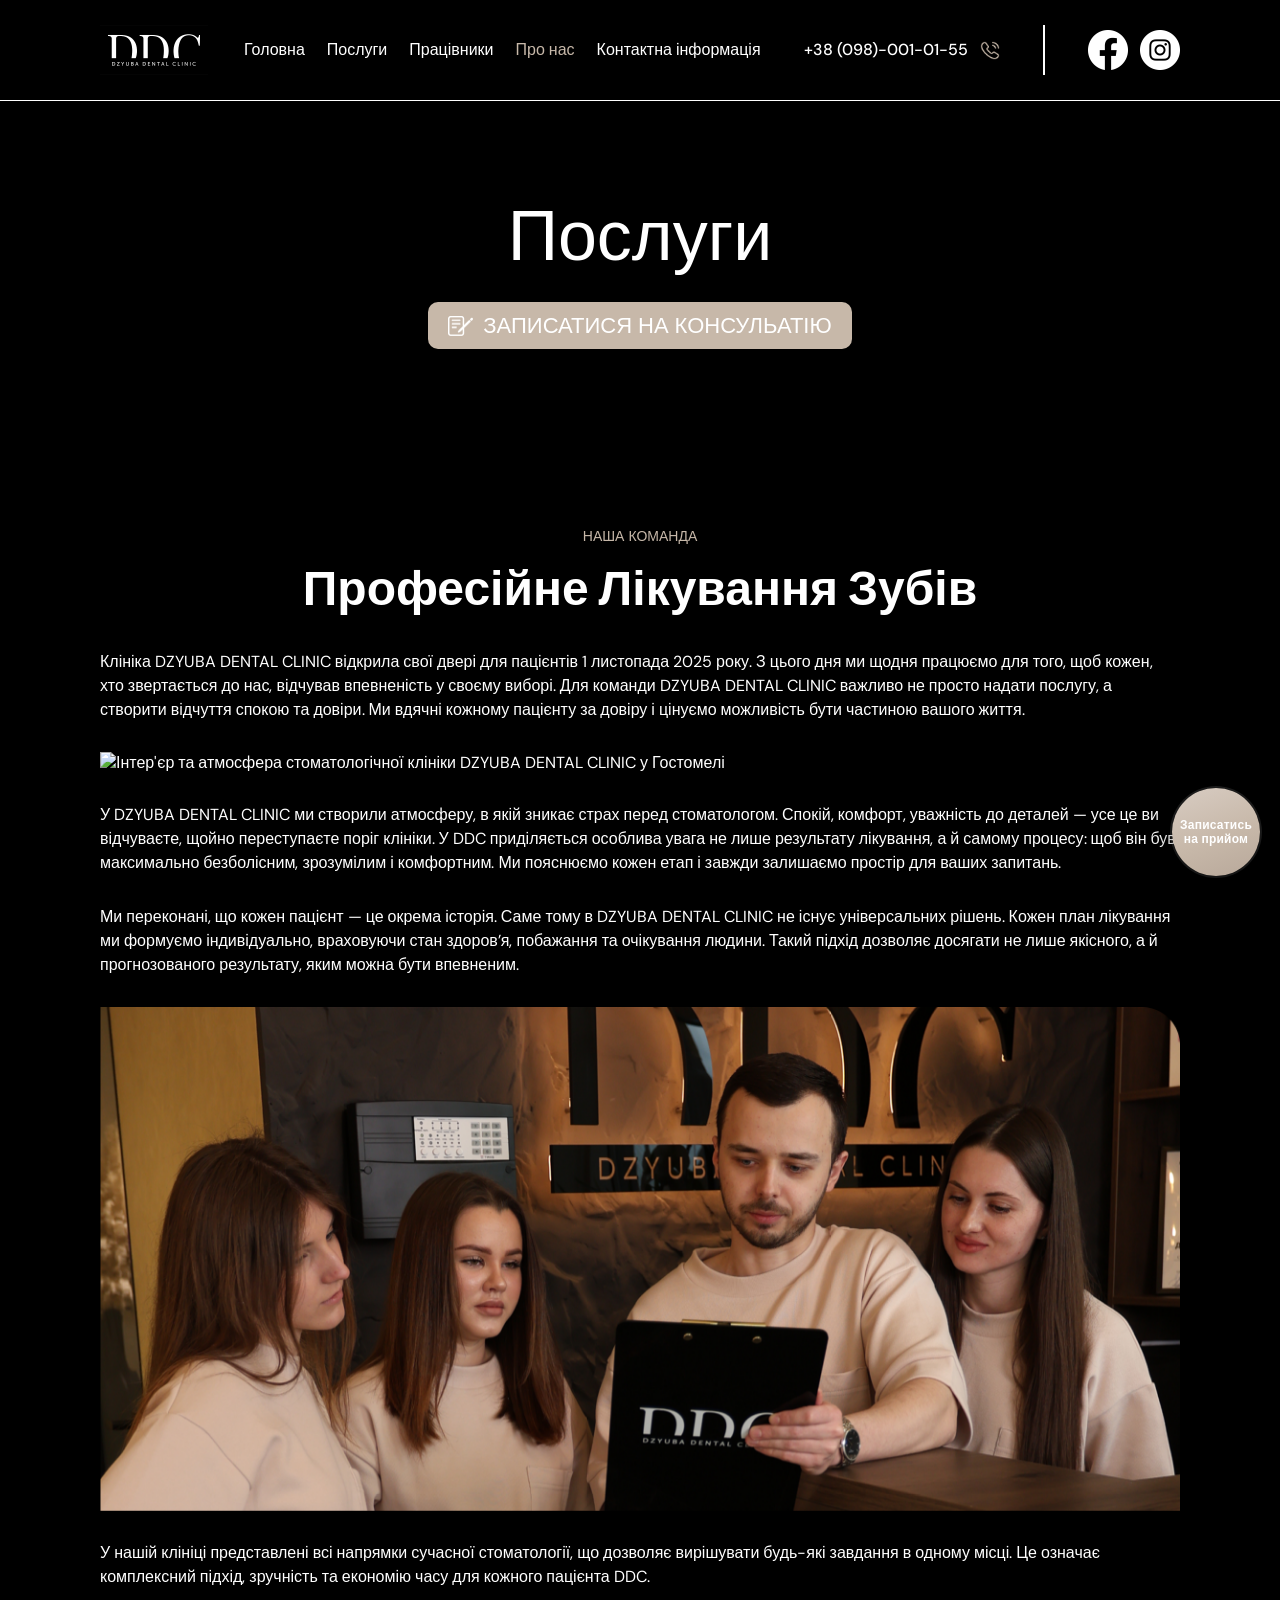
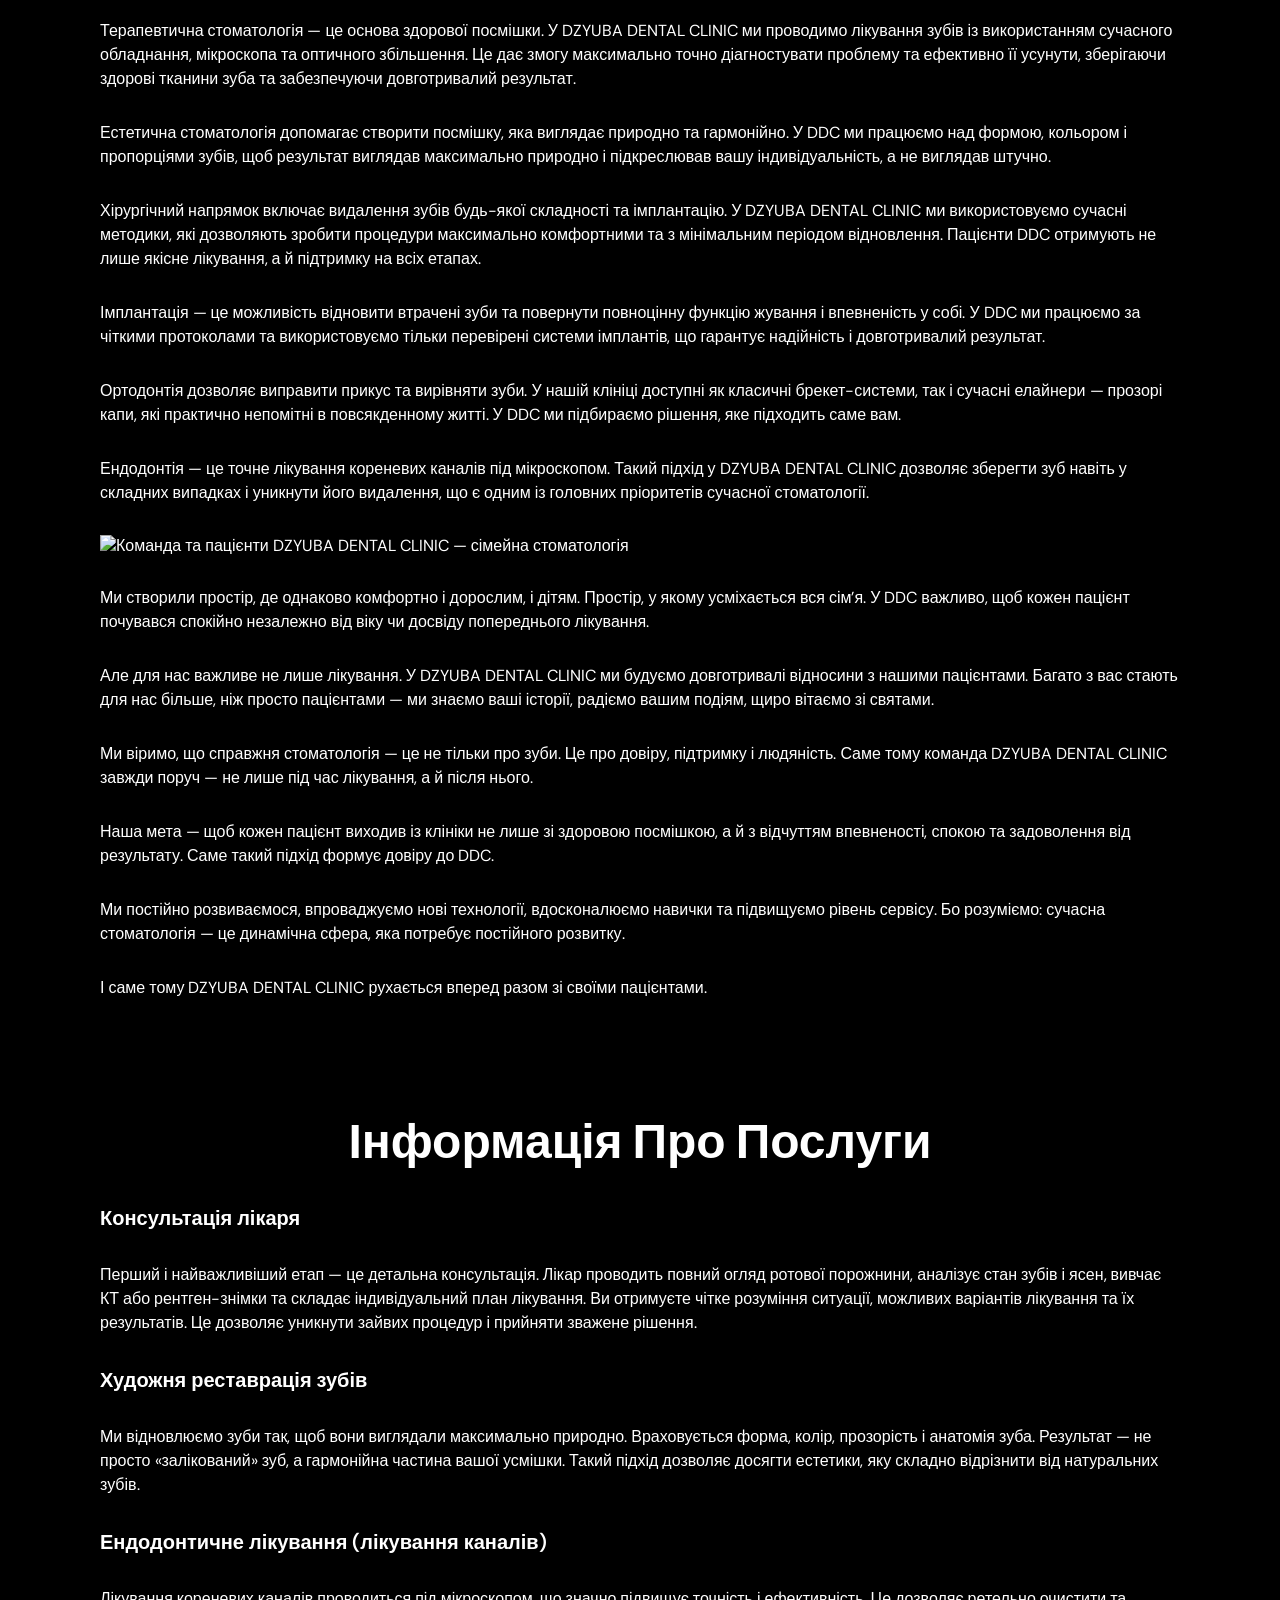
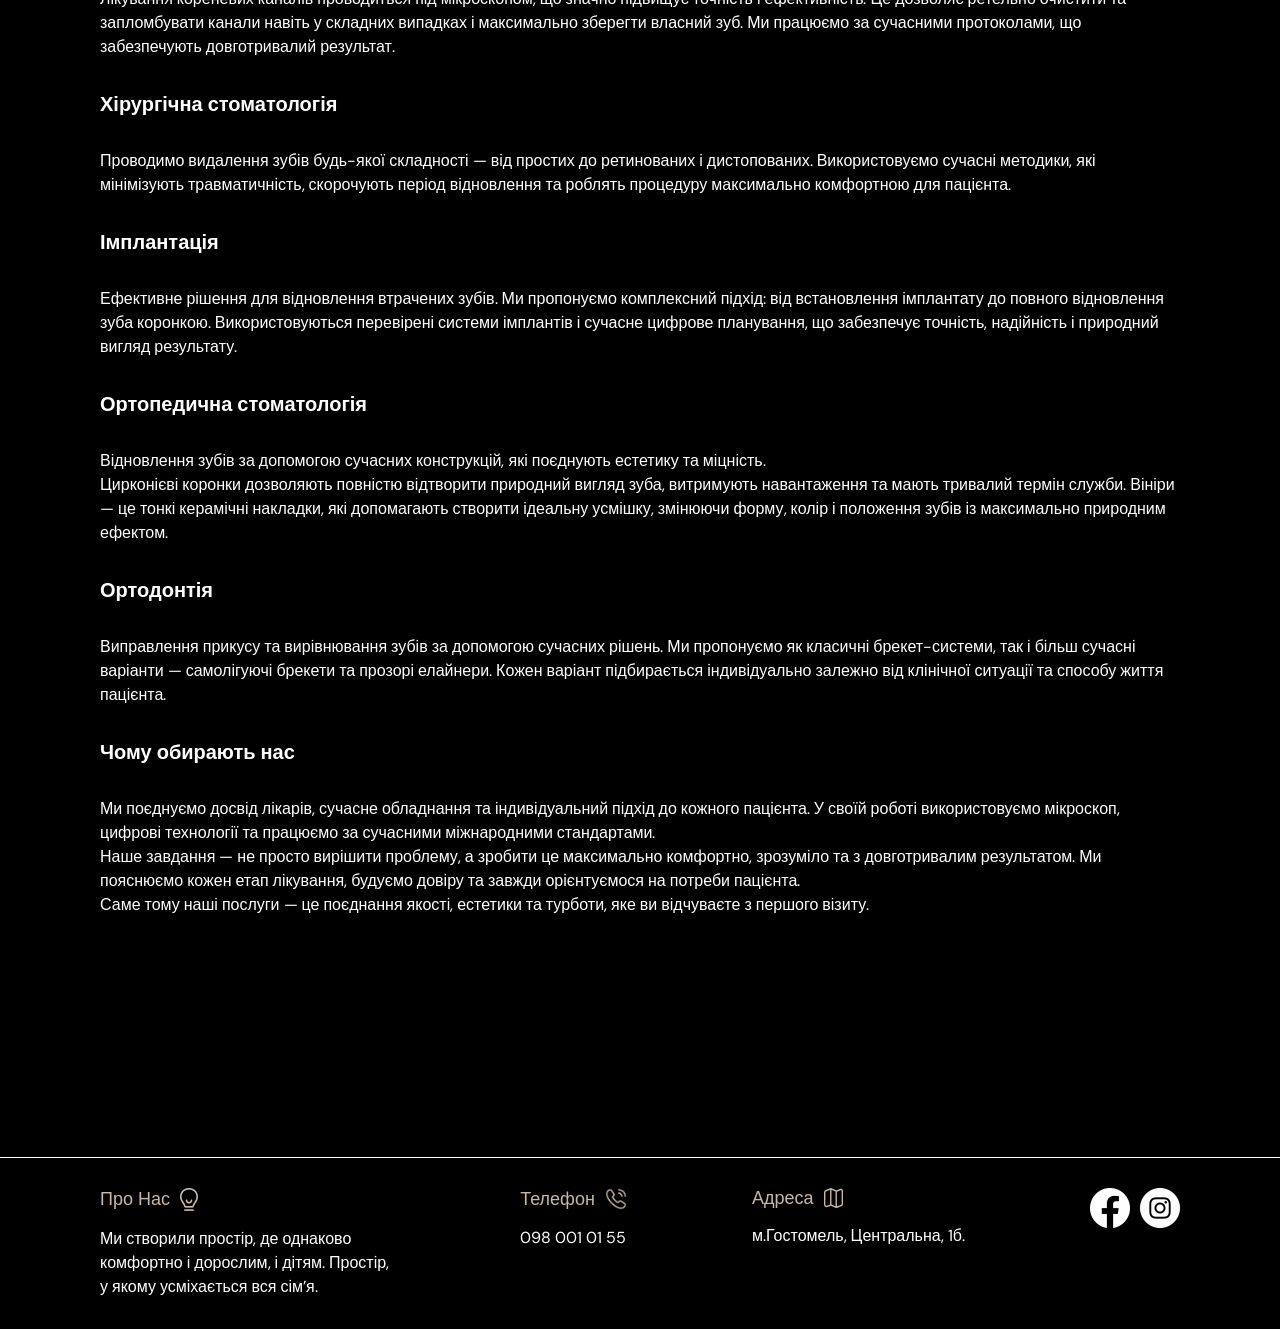
==== about.html @ ad55296f "Added new images" ====
﻿<!DOCTYPE html>
<html lang="uk">

<head>
    <meta charset="UTF-8">
    <meta name="viewport" content="width=device-width, initial-scale=1.0">
    <meta name="theme-color" content="#000000">
    <link rel="icon" href="./img/fav.png" type="image/png">
    <title>Про нас | DZYUBA DENTAL CLINIC Гостомель</title>
    <meta name="description"
        content="Про клініку DZYUBA DENTAL CLINIC у Гостомелі: філософія лікування, сучасне обладнання, напрями стоматології та турбота про пацієнтів DDC.">
    <meta name="keywords" content="про стоматологію DDC, DZYUBA DENTAL CLINIC Гостомель, стоматологія для родини">
    <meta name="robots" content="index, follow">
    <link rel="canonical" href="https://ddc-tau.vercel.app/about.html">
    <meta property="og:site_name" content="DZYUBA DENTAL CLINIC">
    <meta property="og:title" content="Про нас | DZYUBA DENTAL CLINIC Гостомель">
    <meta property="og:description"
        content="Історія та підхід клініки DDC у Гостомелі: комфорт, індивідуальні плани лікування та повний спектр стоматологічних послуг.">
    <meta property="og:type" content="website">
    <meta property="og:url" content="https://ddc-tau.vercel.app/about.html">
    <meta property="og:image" content="https://ddc-tau.vercel.app/img/desc-img.png">
    <meta property="og:image:type" content="image/png">
    <meta property="og:image:alt" content="DZYUBA DENTAL CLINIC — стоматологія DDC у Гостомелі">
    <meta property="og:locale" content="uk_UA">
    <meta name="twitter:card" content="summary_large_image">
    <meta name="twitter:image" content="https://ddc-tau.vercel.app/img/desc-img.png">
    <meta name="twitter:title" content="Про нас | DZYUBA DENTAL CLINIC Гостомель">
    <meta name="twitter:description"
        content="Філософія та послуги клініки DDC у Гостомелі: комфорт і індивідуальний підхід.">

    <link rel="preconnect" href="https://fonts.googleapis.com">
    <link rel="preconnect" href="https://fonts.gstatic.com" crossorigin>
    <link
        href="https://fonts.googleapis.com/css2?family=Anton&family=Anton+SC&family=DM+Sans:ital,opsz,wght@0,9..40,100..1000;1,9..40,100..1000&family=Exo+2:ital,wght@0,100..900;1,100..900&family=Lato:ital,wght@0,100;0,300;0,400;0,700;0,900;1,100;1,300;1,400;1,700;1,900&family=Montserrat:ital,wght@0,100..900;1,100..900&family=Roboto:ital,wght@0,100..900;1,100..900&display=swap"
        rel="stylesheet">

    <link rel="stylesheet" href="index.css">
</head>

<body>


    <header class="site-header">
        <a class="header-logo" href="./index.html" aria-label="На головну">
            <img class="header-logo-image" src="./img/ddc-logo.png" alt="DDC — DZYUBA DENTAL CLINIC">
        </a>
        <button type="button" class="header-nav-toggle" aria-expanded="false" aria-controls="site-header-bar"
            aria-label="Меню">
            <span class="header-nav-toggle-inner" aria-hidden="true">
                <span class="header-nav-toggle-bar"></span>
                <span class="header-nav-toggle-bar"></span>
                <span class="header-nav-toggle-bar"></span>
            </span>
        </button>
        <div class="site-header-bar" id="site-header-bar">
            <nav class="links-header" aria-label="Головна навігація">
                <a href="./index.html">Головна</a>
                <a href="./service.html">Послуги</a>
                <a href="./team.html">Працівники</a>
                <a href="./about.html">Про нас</a>
                <a href="./contacts.html">Контактна інформація</a>
            </nav>
            <div class="tel-header">
                <a href="tel:+38 (098)-001-01-55">+38 (098)-001-01-55</a>
                <img src="./img/icon-phone.png" alt="Телефон клініки DDC">
            </div>
            <div class="line-hdr"></div>
            <div class="socials-hdr">
                <a href="https://www.facebook.com/share/1QJxEAUoDv/?mibextid=wwXIfr" target="_blank"
                    rel="noopener noreferrer" aria-label="DDC у Facebook">
                    <img src="./img/icon-fb.png" alt="">
                </a>
                <a href="https://www.instagram.com/dzyuba_dental_clinic?igsh=NGgxZGNiZTdja256&amp;utm_source=qr"
                    target="_blank" rel="noopener noreferrer" aria-label="DDC в Instagram">
                    <img src="./img/icon-insta.png" alt="">
                </a>
            </div>
        </div>
    </header>

    <main>

        <div class="banner" style="background-image: url('./img/about/Banner.png');">
            <h1 class="h1-big-xl">Послуги</h1>
            <a class="btn-consultation" href="./contacts.html">
                <img src="./img/icon-reserv.png" alt="">
                <p class="p-22">ЗАПИСАТИСЯ НА КОНСУЛЬАТІЮ</p>
            </a>
        </div>

        <div class="main-content">

            <section class="title-global-section">
                <p class="p-small" style="color: #C7B8A9;">НАША КОМАНДА</p>
                <h1 class="h1-big" style="margin-top: 10px;">Професійне Лікування Зубів</h1>
            </section>

            <section class="about-section">
                <p class="p-text">Клініка DZYUBA DENTAL CLINIC відкрила свої двері для пацієнтів 1 листопада 2025 року.
                    З цього дня ми щодня працюємо для того, щоб кожен, хто звертається до нас, відчував впевненість у
                    своєму виборі. Для команди DZYUBA DENTAL CLINIC важливо не просто надати послугу, а створити
                    відчуття спокою та довіри. Ми вдячні кожному пацієнту за довіру і цінуємо можливість бути частиною
                    вашого життя.
                </p>

                <img src="./img/about/img-1.png" class="about-section-image"
                    alt="Інтер'єр та атмосфера стоматологічної клініки DZYUBA DENTAL CLINIC у Гостомелі">

                <p class="p-text">
                    У DZYUBA DENTAL CLINIC ми створили атмосферу, в якій зникає страх перед стоматологом. Спокій,
                    комфорт, уважність до деталей — усе це ви відчуваєте, щойно переступаєте поріг клініки. У DDC
                    приділяється особлива увага не лише результату лікування, а й самому процесу: щоб він був
                    максимально безболісним, зрозумілим і комфортним. Ми пояснюємо кожен етап і завжди залишаємо простір
                    для ваших запитань.
                </p>

                <p class="p-text">
                    Ми переконані, що кожен пацієнт — це окрема історія. Саме тому в DZYUBA DENTAL CLINIC не існує
                    універсальних рішень. Кожен план лікування ми формуємо індивідуально, враховуючи стан здоров’я,
                    побажання та очікування людини. Такий підхід дозволяє досягати не лише якісного, а й прогнозованого
                    результату, яким можна бути впевненим.
                </p>

                <img src="./img/about/img-2.png" class="about-section-image"
                    alt="Сучасне стоматологічне обладнання та підхід до лікування в DDC">

                <p class="p-text">У нашій клініці представлені всі напрямки сучасної стоматології, що дозволяє
                    вирішувати будь-які завдання в одному місці. Це означає комплексний підхід, зручність та економію
                    часу для кожного пацієнта DDC.</p>

                <p class="p-text">Терапевтична стоматологія — це основа здорової посмішки. У DZYUBA DENTAL CLINIC ми
                    проводимо лікування зубів із використанням сучасного обладнання, мікроскопа та оптичного збільшення.
                    Це дає змогу максимально точно діагностувати проблему та ефективно її усунути, зберігаючи здорові
                    тканини зуба та забезпечуючи довготривалий результат.</p>

                <p class="p-text">Естетична стоматологія допомагає створити посмішку, яка виглядає природно та
                    гармонійно. У DDC ми працюємо над формою, кольором і пропорціями зубів, щоб результат виглядав
                    максимально природно і підкреслював вашу індивідуальність, а не виглядав штучно.</p>

                <p class="p-text">Хірургічний напрямок включає видалення зубів будь-якої складності та імплантацію. У
                    DZYUBA DENTAL CLINIC ми використовуємо сучасні методики, які дозволяють зробити процедури
                    максимально комфортними та з мінімальним періодом відновлення. Пацієнти DDC отримують не лише якісне
                    лікування, а й підтримку на всіх етапах.</p>

                <p class="p-text">Імплантація — це можливість відновити втрачені зуби та повернути повноцінну функцію
                    жування і впевненість у собі. У DDC ми працюємо за чіткими протоколами та використовуємо тільки
                    перевірені системи імплантів, що гарантує надійність і довготривалий результат.</p>

                <p class="p-text">Ортодонтія дозволяє виправити прикус та вирівняти зуби. У нашій клініці доступні як
                    класичні брекет-системи, так і сучасні елайнери — прозорі капи, які практично непомітні в
                    повсякденному житті. У DDC ми підбираємо рішення, яке підходить саме вам.
                </p>

                <p class="p-text">Ендодонтія — це точне лікування кореневих каналів під мікроскопом. Такий підхід у
                    DZYUBA DENTAL CLINIC дозволяє зберегти зуб навіть у складних випадках і уникнути його видалення, що
                    є одним із головних пріоритетів сучасної стоматології.</p>

                <img src="./img/about/img-3.png" class="about-section-image"
                    alt="Команда та пацієнти DZYUBA DENTAL CLINIC — сімейна стоматологія">

                <p class="p-text">Ми створили простір, де однаково комфортно і дорослим, і дітям. Простір, у якому
                    усміхається вся сім’я. У DDC важливо, щоб кожен пацієнт почувався спокійно незалежно від віку чи
                    досвіду попереднього лікування.</p>

                <p class="p-text">
                    Але для нас важливе не лише лікування. У DZYUBA DENTAL CLINIC ми будуємо довготривалі відносини з
                    нашими пацієнтами. Багато з вас стають для нас більше, ніж просто пацієнтами — ми знаємо ваші
                    історії, радіємо вашим подіям, щиро вітаємо зі святами.

                </p>

                <p class="p-text">Ми віримо, що справжня стоматологія — це не тільки про зуби. Це про довіру, підтримку
                    і людяність. Саме тому команда DZYUBA DENTAL CLINIC завжди поруч — не лише під час лікування, а й
                    після нього.</p>

                <p class="p-text">
                    Наша мета — щоб кожен пацієнт виходив із клініки не лише зі здоровою посмішкою, а й з відчуттям
                    впевненості, спокою та задоволення від результату. Саме такий підхід формує довіру до DDC.</p>

                <p class="p-text">Ми постійно розвиваємося, впроваджуємо нові технології, вдосконалюємо навички та
                    підвищуємо рівень сервісу. Бо розуміємо: сучасна стоматологія — це динамічна сфера, яка потребує
                    постійного розвитку.</p>

                <p class="p-text">І саме тому DZYUBA DENTAL CLINIC рухається вперед разом зі своїми пацієнтами.</p>
            </section>

            <section class="title-global-section">

                <h1 class="h1-big" style="margin-top: 10px;">Інформація Про Послуги</h1>
            </section>

            <section class="about-section">

                <p class="p-text-header" style="font-weight: 600;">
                    Консультація лікаря
                </p>

                <p class="p-text">
                    Перший і найважливіший етап — це детальна консультація. Лікар проводить повний огляд ротової
                    порожнини, аналізує стан зубів і ясен, вивчає КТ або рентген-знімки та складає індивідуальний план
                    лікування. Ви отримуєте чітке розуміння ситуації, можливих варіантів лікування та їх результатів. Це
                    дозволяє уникнути зайвих процедур і прийняти зважене рішення.
                </p>

                <p class="p-text-header" style="font-weight: 600;">
                    Художня реставрація зубів

                </p>

                <p class="p-text">
                    Ми відновлюємо зуби так, щоб вони виглядали максимально природно. Враховується форма, колір,
                    прозорість і анатомія зуба. Результат — не просто «залікований» зуб, а гармонійна частина вашої
                    усмішки. Такий підхід дозволяє досягти естетики, яку складно відрізнити від натуральних зубів.

                </p>

                <p class="p-text-header" style="font-weight: 600;">
                    Ендодонтичне лікування (лікування каналів)
                </p>

                <p class="p-text">
                    Лікування кореневих каналів проводиться під мікроскопом, що значно підвищує точність і ефективність.
                    Це дозволяє ретельно очистити та запломбувати канали навіть у складних випадках і максимально
                    зберегти власний зуб. Ми працюємо за сучасними протоколами, що забезпечують довготривалий результат.
                </p>

                <p class="p-text-header" style="font-weight: 600;">
                    Хірургічна стоматологія
                </p>

                <p class="p-text">
                    Проводимо видалення зубів будь-якої складності — від простих до ретинованих і дистопованих.
                    Використовуємо сучасні методики, які мінімізують травматичність, скорочують період відновлення та
                    роблять процедуру максимально комфортною для пацієнта.
                </p>

                <p class="p-text-header" style="font-weight: 600;">
                    Імплантація

                </p>

                <p class="p-text">
                    Ефективне рішення для відновлення втрачених зубів. Ми пропонуємо комплексний підхід: від
                    встановлення імплантату до повного відновлення зуба коронкою. Використовуються перевірені системи
                    імплантів і сучасне цифрове планування, що забезпечує точність, надійність і природний вигляд
                    результату.

                </p>

                <p class="p-text-header" style="font-weight: 600;">
                    Ортопедична стоматологія
                </p>

                <p class="p-text">
                    Відновлення зубів за допомогою сучасних конструкцій, які поєднують естетику та міцність. <br>
                    Цирконієві коронки дозволяють повністю відтворити природний вигляд зуба, витримують навантаження та
                    мають тривалий термін служби.
                    Вініри — це тонкі керамічні накладки, які допомагають створити ідеальну усмішку, змінюючи форму,
                    колір і положення зубів із максимально природним ефектом.

                </p>

                <p class="p-text-header" style="font-weight: 600;">
                    Ортодонтія
                </p>

                <p class="p-text">
                    Виправлення прикусу та вирівнювання зубів за допомогою сучасних рішень. Ми пропонуємо як класичні
                    брекет-системи, так і більш сучасні варіанти — самолігуючі брекети та прозорі елайнери. Кожен
                    варіант підбирається індивідуально залежно від клінічної ситуації та способу життя пацієнта.

                </p>

                <p class="p-text-header" style="font-weight: 600;">
                    Чому обирають нас
                </p>

                <p class="p-text">
                    Ми поєднуємо досвід лікарів, сучасне обладнання та індивідуальний підхід до кожного пацієнта. У
                    своїй роботі використовуємо мікроскоп, цифрові технології та працюємо за сучасними міжнародними
                    стандартами.
                    <br>
                    Наше завдання — не просто вирішити проблему, а зробити це максимально комфортно, зрозуміло та з
                    довготривалим результатом. Ми пояснюємо кожен етап лікування, будуємо довіру та завжди орієнтуємося
                    на потреби пацієнта.
                    <br>
                    Саме тому наші послуги — це поєднання якості, естетики та турботи, яке ви відчуваєте з першого
                    візиту.

                </p>


            </section>

        </div>




    </main>

    <footer>
        <div class="footer-content">
            <div class="ftr-hdr">
                <p>Про Нас</p>
                <img src="./img/icon-lamp.png" alt="" class="lamp-icon">
            </div>
            <p class="p-text">Ми створили простір, де однаково комфортно і дорослим, і дітям. Простір, у якому
                усміхається вся сім’я.
            </p>
        </div>


        <div class="footer-content">
            <div class="ftr-hdr">
                <p>Телефон</p>
                <img src="./img/icon-phone.png" alt="" class="phone-icon">
            </div>
            <p class="p-text">098 001 01 55
            </p>
        </div>


        <div class="footer-content">
            <div class="ftr-hdr">
                <p>Адреса</p>
                <img src="./img/icon-map.png" alt="" class="map-icon">
            </div>
            <p class="p-text">м.Гостомель, Центральна, 1б.
            </p>
        </div>

        <div class="footer-content">
            <div class="ftr-hdr">
                <a href="https://www.facebook.com/share/1QJxEAUoDv/?mibextid=wwXIfr" target="_blank"
                    rel="noopener noreferrer" aria-label="DDC у Facebook">
                    <img src="./img/icon-fb.png" alt="" class="fb-icon">
                </a>
                <a href="https://www.instagram.com/dzyuba_dental_clinic?igsh=NGgxZGNiZTdja256&amp;utm_source=qr"
                    target="_blank" rel="noopener noreferrer" aria-label="DDC в Instagram">
                    <img src="./img/icon-insta.png" alt="" class="insta-icon">
                </a>
            </div>
        </div>
    </footer>

    <a class="contact-float" href="tel:+380980010155" aria-label="Записатися за телефоном 098 001 01 55">
        <span class="contact-float-inner">
            <span class="contact-float-layer contact-float-layer--video">
                <video src="./img/video-contact.mp4" muted loop autoplay playsinline></video>
            </span>
            <span class="contact-float-layer contact-float-layer--text" style="color: #fff;">
                Записатись на прийом
            </span>
        </span>
    </a>

    <script src="./index.js"></script>

</body>

</html>
---- index.css ----
* {
  margin: 0;
  padding: 0;
}

html {
  scroll-behavior: smooth;
}

@media (prefers-reduced-motion: reduce) {
  html {
    scroll-behavior: auto;
  }
}

body {
  background-color: #000;
  font-family: "DM Sans", sans-serif;
}

body.brand-intro-lock {
  overflow: hidden;
}

.brand-intro {
  position: fixed;
  inset: 0;
  z-index: 100000;
  display: flex;
  align-items: center;
  justify-content: center;
  padding: 24px;
  background-color: #000;
  opacity: 1;
  will-change: opacity;
  transition: opacity 1s cubic-bezier(0.33, 1, 0.68, 1);
}

.brand-intro.brand-intro--exit {
  opacity: 0;
  pointer-events: none;
  transition: opacity 1s cubic-bezier(0.33, 1, 0.68, 1);
}

.brand-intro-inner {
  display: flex;
  flex-direction: column;
  align-items: center;
  justify-content: center;
  text-align: center;
  width: 100%;
  max-width: min(440px, 88vw);
  transition:
    opacity 0.85s cubic-bezier(0.33, 1, 0.68, 1),
    transform 0.85s cubic-bezier(0.33, 1, 0.68, 1);
}

.brand-intro.brand-intro--exit .brand-intro-inner {
  opacity: 0;
  transform: translateY(-12px) scale(0.97);
}

.brand-intro-logo {
  display: block;
  width: min(280px, 62vw);
  max-width: 100%;
  height: auto;
  max-height: min(130px, 20vh);
  object-fit: contain;
  margin: 0 auto;
  opacity: 0;
  transform: scale(0.94) translateY(16px);
  filter: drop-shadow(0 8px 32px rgba(199, 184, 169, 0.22));
  transition:
    opacity 0.9s cubic-bezier(0.34, 1, 0.64, 1),
    transform 0.9s cubic-bezier(0.34, 1, 0.64, 1);
}

.brand-intro--ready .brand-intro-logo {
  opacity: 1;
  transform: scale(1) translateY(0);
}

.brand-intro-welcome {
  margin: 32px 0 0;
  font-size: 28px;
  font-weight: 500;
  letter-spacing: 0.1em;
  color: #c7b8a9;
  opacity: 0;
  transform: translateY(14px);
  transition:
    opacity 0.75s cubic-bezier(0.4, 0, 0.2, 1) 0.18s,
    transform 0.75s cubic-bezier(0.4, 0, 0.2, 1) 0.18s;
}

.brand-intro--ready .brand-intro-welcome {
  opacity: 1;
  transform: translateY(0);
}

.brand-intro-line {
  margin-top: 26px;
  height: 2px;
  width: 0;
  background: linear-gradient(
    90deg,
    transparent,
    rgba(199, 184, 169, 0.35) 20%,
    #c7b8a9 50%,
    rgba(199, 184, 169, 0.35) 80%,
    transparent
  );
  transition: width 0.95s cubic-bezier(0.34, 1, 0.64, 1) 0.4s;
}

.brand-intro--ready .brand-intro-line {
  width: min(200px, 55vw);
}

@media (prefers-reduced-motion: reduce) {
  .brand-intro,
  .brand-intro.brand-intro--exit {
    transition-duration: 0.28s;
  }

  .brand-intro-inner {
    transition-duration: 0.2s;
  }

  .brand-intro.brand-intro--exit .brand-intro-inner {
    transform: none;
  }

  .brand-intro-logo {
    width: min(280px, 62vw) !important;
    max-height: min(130px, 20vh) !important;
    opacity: 1 !important;
    transform: none !important;
    transition-duration: 0.01ms !important;
    transition-delay: 0ms !important;
  }

  .brand-intro-welcome,
  .brand-intro-line {
    transition-duration: 0.01ms !important;
    transition-delay: 0ms !important;
    opacity: 1 !important;
    transform: none !important;
  }

  .brand-intro-line {
    width: min(200px, 55vw) !important;
  }
}

/* Scroll-triggered reveals (Intersection Observer adds .scroll-reveal--inview) */
@media (prefers-reduced-motion: no-preference) {
  .scroll-reveal {
    opacity: 0;
    transform: translate3d(0, 36px, 0);
    transition:
      opacity 1s cubic-bezier(0.33, 1, 0.68, 1),
      transform 1s cubic-bezier(0.33, 1, 0.68, 1);
  }

  .scroll-reveal.scroll-reveal--inview {
    opacity: 1;
    transform: translate3d(0, 0, 0);
  }

  .scroll-reveal.scroll-reveal--inview > * {
    animation: scroll-reveal-child 0.75s cubic-bezier(0.33, 1, 0.68, 1) both;
  }

  .scroll-reveal.scroll-reveal--inview > *:nth-child(1) {
    animation-delay: 0.08s;
  }

  .scroll-reveal.scroll-reveal--inview > *:nth-child(2) {
    animation-delay: 0.15s;
  }

  .scroll-reveal.scroll-reveal--inview > *:nth-child(3) {
    animation-delay: 0.22s;
  }

  .scroll-reveal.scroll-reveal--inview > *:nth-child(4) {
    animation-delay: 0.29s;
  }

  .scroll-reveal.scroll-reveal--inview > *:nth-child(5) {
    animation-delay: 0.36s;
  }

  .scroll-reveal.scroll-reveal--inview > *:nth-child(6) {
    animation-delay: 0.43s;
  }

  .scroll-reveal.scroll-reveal--inview > *:nth-child(7) {
    animation-delay: 0.5s;
  }

  .scroll-reveal.scroll-reveal--inview > *:nth-child(8) {
    animation-delay: 0.57s;
  }
}

@keyframes scroll-reveal-child {
  from {
    opacity: 0;
    transform: translate3d(0, 20px, 0);
  }

  to {
    opacity: 1;
    transform: translate3d(0, 0, 0);
  }
}

p,
h1,
h2,
h3,
h4,
h5,
h6 {
  font-family: "DM Sans", sans-serif;
}

p {
  line-height: 1.5;
}

a {
  text-decoration: none;
}

.site-header {
  display: flex;
  justify-content: space-between;
  align-items: center;
  padding: 25px 0;
  padding-left: 250px;
  padding-right: 250px;
  border-bottom: 1px solid #fff;
}

.header-logo-image {
  display: block;
  width: 108px;
  height: 50px;
  object-fit: contain;
}

.header-logo {
  display: inline-flex;
  flex-direction: row;
  align-items: center;
  justify-content: center;
  line-height: 0;
  flex-shrink: 0;
  text-decoration: none;
}

.header-nav-toggle {
  display: none;
  flex-shrink: 0;
  align-items: center;
  justify-content: center;
  width: 48px;
  height: 48px;
  padding: 0;
  border: none;
  background: transparent;
  color: #fff;
  cursor: pointer;
  border-radius: 10px;
}

.header-nav-toggle:focus-visible {
  outline: 2px solid #c7b8a9;
  outline-offset: 4px;
}

.header-nav-toggle-inner {
  display: flex;
  flex-direction: column;
  justify-content: center;
  align-items: stretch;
  gap: 6px;
  width: 26px;
}

.header-nav-toggle-bar {
  display: block;
  height: 2px;
  border-radius: 2px;
  background-color: currentColor;
  transition:
    transform 0.3s ease,
    opacity 0.25s ease;
  transform-origin: center;
}

.site-header.is-nav-open .header-nav-toggle-bar:nth-child(1) {
  transform: translateY(8px) rotate(45deg);
}

.site-header.is-nav-open .header-nav-toggle-bar:nth-child(2) {
  opacity: 0;
  transform: scaleX(0);
}

.site-header.is-nav-open .header-nav-toggle-bar:nth-child(3) {
  transform: translateY(-8px) rotate(-45deg);
}

.site-header-bar {
  display: flex;
  flex: 1;
  align-items: center;
  justify-content: space-between;
  min-width: 0;
  margin-left: 86px;
}

.header-logo:focus-visible {
  outline: 2px solid #c7b8a9;
  outline-offset: 6px;
}

.site-header-bar .links-header {
  margin-left: 0;
}

.site-header-bar .tel-header {
  margin-left: 0;
}

.site-header-bar .line-hdr {
  margin-left: 0;
  margin-right: 0;
  flex-shrink: 0;
}

.links-header {
  display: flex;
  gap: 50px;
  margin-left: 86px;
}

.links-header a {
  color: #fff;
  font-size: 16px;
  font-weight: 500;
  line-height: 20px;
  transition:
    color 0.4s cubic-bezier(0.4, 0, 0.2, 1),
    opacity 0.35s ease;
}

.links-header a:hover {
  color: #c7b8a9;
}

.links-header a.nav-current {
  color: #c7b8a9;
}

.links-header a.nav-current:hover {
  color: #d9cec4;
}

.links-header a:focus-visible {
  outline: 2px solid #c7b8a9;
  outline-offset: 6px;
}

.tel-header {
  display: flex;
  gap: 20px;
  color: #fff;
  font-size: 16px;
  font-weight: 500;
  line-height: 20px;
  align-items: center;
  margin-left: 86px;
}

.tel-header a {
  color: #fff;
  transition: color 0.4s cubic-bezier(0.4, 0, 0.2, 1);
}

.tel-header a:hover {
  color: #c7b8a9;
}

.tel-header a:focus-visible {
  outline: 2px solid #c7b8a9;
  outline-offset: 4px;
}

.tel-header img {
  width: 27px;
  height: 26px;
}

.socials-hdr {
  display: flex;
  gap: 20px;
}

.socials-hdr a {
  display: inline-flex;
  line-height: 0;
}

.socials-hdr img {
  width: 40px;
  height: 40px;
}

.line-hdr {
  width: 2px;
  height: 50px;
  background-color: #fff;
  margin-left: 50px;
  margin-right: 50px;
}

.main-content {
  padding-left: 250px;
  padding-right: 250px;
}

.video-section {
  position: relative;
  width: 100%;
  height: 750px;
  background-color: #000;
  margin-bottom: 160px;
}

.video-section::after {
  content: "";
  position: absolute;
  inset: 0;
  background-color: rgba(0, 0, 0, 0.38);
  z-index: 0;
}

.video-section video {
  width: 100%;
  height: 100%;
  object-fit: cover;
}

.video-overlay-top {
  position: absolute;
  top: 80px;
  left: 50%;
  transform: translateX(-50%);
  z-index: 1;
  text-align: center;
}

.video-overlay-top p {
  color: #c7b8a9;
  font-size: 16px;
  font-weight: 00;
  line-height: 1.3;
}

.video-overlay-text {
  position: absolute;
  left: 50%;
  bottom: 80px;
  transform: translateX(-50%);
  text-align: center;
  z-index: 1;
}

.h1-50 {
  color: #fff;
  font-size: 50px;
  font-weight: 600;
  line-height: 62px;
  margin-bottom: 16px;
}

.btn-consultation,
.btn-consultation-4 {
  display: inline-flex;
  justify-content: center;
  align-items: center;
  gap: 10px;
  width: fit-content;
  padding: 10px 20px;
  background-color: #c7b8a9;
  color: #000;
  border-radius: 10px;
  transition:
    transform 0.4s cubic-bezier(0.34, 1.2, 0.64, 1),
    box-shadow 0.4s ease,
    background-color 0.35s ease;
}

.btn-consultation:hover,
.btn-consultation-4:hover {
  transform: translateY(-2px);
  background-color: #d4c5b7;
  box-shadow: 0 12px 32px rgba(199, 184, 169, 0.38);
}

.btn-consultation:active,
.btn-consultation-4:active {
  transform: translateY(0);
  box-shadow: 0 6px 18px rgba(199, 184, 169, 0.25);
}

.btn-consultation:focus-visible,
.btn-consultation-4:focus-visible {
  outline: 2px solid #fff;
  outline-offset: 4px;
}

.beginning-blog {
  display: flex;
  justify-content: space-between;
  align-items: stretch;
  width: 100%;
  min-width: 0;
  min-height: 320px;
  box-sizing: border-box;
  overflow-wrap: break-word;
  word-wrap: break-word;
  background-color: #c7b8a9;
  color: #fff;
  background-image: url("./img/main/tooth-3.png");
  background-repeat: no-repeat;
  background-position: 50% 40%;
  background-size: 40%;
  border-radius: 30px;
}

.btn-consultation img {
  width: 25px;
  height: 20px;
}

.btn-consultation-4 img {
  width: 22px;
  height: 18px;
}

.btn-consultation p,
.btn-consultation-4 p {
  font-size: 22px;
  font-weight: 500;
  line-height: 27px;
  color: #fff;
  transition:
    color 0.35s ease,
    letter-spacing 0.35s ease;
}

.btn-consultation:hover p,
.btn-consultation-4:hover p {
  letter-spacing: 0.02em;
}

.btn-consultation-4 {
  margin-top: 30px;
  display: flex;
  width: 100% !important;
  max-width: 100%;
  min-width: 0;
  box-sizing: border-box;
}

.btn-consultation-4 p {
  min-width: 0;
  text-align: center;
}

.beginning-blog-left {
  width: 100%;
  max-width: 700px;
  min-width: 0;
  box-sizing: border-box;
  display: flex;
  flex-direction: column;
  padding: 60px;
  overflow-wrap: break-word;
}

.beginning-blog-line {
  width: 10px;
  align-self: stretch;
  flex-shrink: 0;
  background-color: #000;
}

.beginning-blog-right {
  width: 100%;
  max-width: 600px;
  min-width: 0;
  box-sizing: border-box;
  display: flex;
  flex-direction: column;
  gap: 20px;
  padding: 60px;
  overflow-wrap: break-word;
}

.p-small {
  font-size: 14px;
  font-weight: 500;
}

.p-text {
  font-size: 16px !important;
}

.p-text-24 {
  font-size: 24px !important;
  font-weight: 500;
}

.h1-big {
  font-size: 48px;
  margin-bottom: 30px;
  margin-top: 40px;
}

.h1-big-xl {
  font-size: 70px;
  margin-bottom: 20px;
  margin-top: 90px;
  font-weight: 500;
}

.btn-block {
  width: 100%;
  display: flex;
  justify-content: center;
  margin-top: 30px;
}

.btn-consultation-2,
.btn-consultation-3 {
  display: inline-flex;
  justify-content: center;
  align-items: center;
  gap: 10px;
  width: fit-content;
  padding: 10px 20px;
  background-color: transparent;
  border: 1px solid #c7b8a9;
  border-radius: 10px;
  transition:
    transform 0.4s cubic-bezier(0.34, 1.2, 0.64, 1),
    border-color 0.35s ease,
    background-color 0.35s ease,
    box-shadow 0.35s ease;
}

.btn-consultation-2:hover,
.btn-consultation-3:hover {
  transform: translateY(-2px);
  border-color: #fff;
  background-color: rgba(199, 184, 169, 0.1);
  box-shadow: 0 10px 28px rgba(0, 0, 0, 0.35);
}

.btn-consultation-2:focus-visible,
.btn-consultation-3:focus-visible {
  outline: 2px solid #c7b8a9;
  outline-offset: 4px;
}

.btn-consultation-2 img {
  width: 25px;
  height: 20px;
}

.btn-consultation-3 img {
  width: 21px;
  height: 21px;
}

.btn-consultation-2 p,
.btn-consultation-3 p {
  font-size: 22px;
  font-weight: 500;
  line-height: 27px;
  color: #c7b8a9;
  transition:
    color 0.35s ease,
    letter-spacing 0.35s ease;
}

.btn-consultation-2:hover p,
.btn-consultation-3:hover p {
  color: #fff;
  letter-spacing: 0.02em;
}

.tech-section {
  display: flex;
  justify-content: space-between;
  margin-top: 160px;
  gap: 60px;
  color: #fff;
}

.tech-section img {
  max-width: 585px;
  max-height: 527px;
}

.h1-medium {
  font-size: 26px;
  margin-bottom: 10px;
  margin-top: 30px;
  font-weight: 500;
}

.h1-medium-adv {
  font-size: 26px;
  margin-bottom: 4px;
  margin-top: 4px;
  font-weight: 500;
}

.h1-small-adv {
  font-size: 20px;
  margin-bottom: 4px;
  margin-top: 4px;
  font-weight: 500;
}

.advantages-section {
  display: flex;
  flex-direction: column;
  align-items: center;
  margin-top: 160px;
  color: #fff;
  background-image: url("./img/main/img-bg-1.png");
  background-size: cover;
  padding-top: 90px;
  padding-bottom: 90px;
}

.advantages-section-2 {
  display: flex;
  flex-direction: column;
  align-items: center;
  margin-top: 160px;
  color: #fff;
}

.advantages-section-title {
  width: 50%;
  text-align: center;
}

.advantages-section-title-2 {
  text-align: center;
}

.advantages-section-cards {
  display: flex;
  justify-content: space-between;
  gap: 40px;
}

.advantages-section-card {
  position: relative;
  display: flex;
  flex-direction: column;
  align-items: center;
  text-align: center;
  gap: 10px;
  width: 100%;
  max-width: 290px;
  max-height: 445px;
  background: rgba(255, 255, 255, 0.05);
  -webkit-backdrop-filter: blur(8px);
  backdrop-filter: blur(6px);
  box-shadow:
    inset 0 0 0 1px rgba(255, 255, 255, 0.3),
    0 10px 32px rgba(0, 0, 0, 0.28);
  border-radius: 160px;
  padding-top: 80px;
  padding-bottom: 80px;
  padding-left: 10px;
  padding-right: 10px;
}

.advantages-section-card img {
  width: 90px;
  height: 90px;
}

.advantages-section-card p {
  width: 90%;
}

.advantages-section-2 .advantages-section-cards {
  margin-top: 40px;
  align-items: stretch;
}

.advantages-section-2 .advantages-section-card {
  display: flex;
  flex-direction: column;
  width: 100%;
  max-width: 300px;
  border-radius: 150px;
  overflow: hidden;
  background: transparent;
  box-shadow: none;
  -webkit-backdrop-filter: none;
  backdrop-filter: none;
  padding: 0;
}

.advantages-card-media {
  width: 100%;
  height: 255px;
  margin-bottom: -10px;
}

.advantages-card-media img {
  display: block;
  width: 100%;
  height: 100%;
  object-fit: cover;
}

.advantages-card-content {
  position: relative;
  display: flex;
  flex-direction: column;
  align-items: center;
  text-align: center;
  gap: 14px;
  background-color: rgb(255, 255, 255);
  color: #232323;
  padding: 38px 34px;
  min-height: 210px;
}

.advantages-card-icon {
  position: absolute;
  top: -40px;
  left: 50%;
  transform: translateX(-50%);
  display: flex;
  justify-content: center;
  align-items: center;
}

.advantages-card-icon img {
  width: 80px;
  height: 80px;
  object-fit: contain;
}

.advantages-section-2 .advantages-section-card .h1-medium-adv {
  margin-top: 18px;
  margin-bottom: 0;
  font-size: 38px;
  line-height: 1.12;
  font-weight: 600;
  color: #232323;
}

.advantages-section-2 .advantages-section-card .p-text {
  width: 100%;
  max-width: 230px;
  font-size: 18px;
  line-height: 1.35;
  color: #4f4f4f;
}

.services-section {
  display: flex;
  flex-direction: column;
  align-items: center;
  gap: 20px;
  margin-top: 60px;
}

.services-section-main {
  display: flex;
  justify-content: space-between;
  gap: 20px;
  margin-top: 60px;
}

.services-section-text {
  display: flex;
  flex-direction: column;
  width: 100%;
  max-width: 50%;
  color: #fff;
}

.services-section-left {
  display: flex;
  width: 100%;
  margin-top: 30px;
}

.services-section-right {
  display: flex;
  width: 100%;
  justify-content: right;
  margin-top: 30px;
}

.services-section-images img {
  width: 100%;
  max-width: 262px;
  height: 100%;
  max-height: 471px;
}

.services-section-images {
  display: flex;
  justify-content: space-between;
  gap: 40px;
}

.our-team-section {
  display: flex;
  justify-content: space-between;
  gap: 40px;
  margin-top: 160px;
  color: #fff;
  background-image: url("./img/main/img-bg-2.png");
  background-size: cover;
  padding-top: 90px;
  padding-bottom: 90px;
}

.our-team-section-images {
  display: flex;
  justify-content: space-between;
  gap: 10px;
}

.our-team-section-images-item {
  display: flex;
  flex-direction: column;
  align-items: center;
  text-align: center;
  gap: 10px;
  width: 100%;
}

.our-team-section-images-item img {
  width: 100%;
  height: 100%;
  max-width: 278px;
  max-height: 400px;
}

.our-team-section-images-item p {
  font-size: 14px;
  font-weight: 400 !important;
}

.our-team-section-text {
  display: flex;
  flex-direction: column;
  gap: 10px;
  width: 100%;
  max-width: 400px;
  color: #fff;
}

.our-team-section {
  padding-left: 250px;
  padding-right: 250px;
}

.advantages-card-text {
  width: 80%;
  font-size: 14px !important;
}

.reviews-section {
  margin-top: 160px;
  color: #fff;
}

.reviews-section-text {
  text-align: center;
  display: flex;
  flex-direction: column;
  align-items: center;
  gap: 16px;
}

.reviews-section-text .p-small {
  letter-spacing: 0.12em;
  font-size: 12px;
}

.reviews-section-title-row {
  display: flex;
  align-items: center;
  justify-content: center;
  gap: 56px;
}

.reviews-section-title-row img {
  width: 97px;
  height: 89px;
  object-fit: contain;
}

.reviews-section-title-row img:first-child {
  transform: translateY(36px);
}

.reviews-section-title-row img:last-child {
  transform: translateY(-36px);
}

.reviews-section-title-row .h1-big {
  margin: 0;
  font-size: 46px;
  line-height: 1.1;
  font-weight: 600;
}

.reviews-marquee {
  position: relative;
  display: block;
  overflow: hidden;
  width: 100%;
  min-height: 220px;
  margin-top: 100px;
  mask-image: linear-gradient(
    to right,
    transparent,
    black 8%,
    black 92%,
    transparent
  );
}

.reviews-marquee-track {
  position: absolute;
  top: 0;
  left: 0;
  display: flex;
  flex-shrink: 0;
  width: max-content;
  will-change: transform;
}

.review-card {
  width: 560px;
  min-width: 560px;
  max-width: 560px;
  height: 220px;
  min-height: 220px;
  display: flex;
  flex-direction: column;
  justify-content: space-between;
  gap: 20px;
  padding: 16px 80px;
  box-sizing: border-box;
  border-right: 2px solid rgba(255, 255, 255, 0.75);
}

.review-text {
  font-size: 18px;
  line-height: 1.4;
  color: rgba(255, 255, 255, 0.9);
}

.review-footer {
  display: flex;
  justify-content: space-between;
  align-items: center;
}

.review-author {
  display: flex;
  align-items: center;
  gap: 14px;
}

.review-avatar {
  width: 56px;
  height: 56px;
  border-radius: 50%;
  background-color: rgba(255, 255, 255, 0.12);
  background-image: url("./img/main/logo-rev.png");
  background-repeat: no-repeat;
  background-position: center;
  background-size: 56px 56px;
  display: flex;
  justify-content: center;
  align-items: center;
  font-size: 0;
  color: transparent;
}

.review-name {
  font-size: 26px;
  color: #c7b8a9;
  white-space: nowrap;
}

.review-footer img {
  content: url("./img/main/zub-rev.png");
  width: 36px;
  height: 48px;
  opacity: 0.8;
}

.faq-section {
  display: flex;
  justify-content: space-between;
  align-items: flex-start;
  gap: 40px;
  margin-top: 160px;
  color: #fff;
}

.faq-section-text {
  flex: 1;
  max-width: 640px;
  display: flex;
  flex-direction: column;
}

.faq-kicker {
  color: #c7b8a9;
}

.faq-heading {
  margin-top: 8px;
  margin-bottom: 0;
  text-transform: capitalize;
}

.faq-section-questions {
  display: flex;
  flex-direction: column;
  gap: 14px;
  margin-top: 36px;
  width: 100%;
}

.faq-item {
  background-color: #c7b8a9;
  border-radius: 18px;
  overflow: hidden;
  color: #fff;
  transition: box-shadow 0.55s cubic-bezier(0.34, 1, 0.64, 1);
}

.faq-item.is-open {
  box-shadow: 0 12px 48px rgba(0, 0, 0, 0.28);
}

.faq-trigger {
  width: 100%;
  display: flex;
  justify-content: space-between;
  align-items: center;
  gap: 24px;
  padding: 22px 28px;
  border: none;
  background: transparent;
  color: #fff;
  cursor: pointer;
  text-align: left;
  font-family: inherit;
  transition: padding-bottom 0.5s cubic-bezier(0.34, 1, 0.64, 1);
}

.faq-question {
  font-size: 18px;
  font-weight: 700;
  line-height: 1.35;
  transition: color 0.35s ease;
}

.faq-toggle {
  flex-shrink: 0;
  width: 28px;
  height: 28px;
  display: flex;
  align-items: center;
  justify-content: center;
  font-size: 28px;
  font-weight: 600;
  line-height: 1;
  transition: transform 0.5s cubic-bezier(0.34, 1.2, 0.64, 1);
}

.faq-item.is-open .faq-toggle {
  transform: scale(1.06);
}

.faq-toggle::before {
  content: "+";
  display: block;
  transition: opacity 0.35s ease;
}

.faq-item.is-open .faq-toggle::before {
  content: "−";
}

.faq-panel {
  display: grid;
  grid-template-rows: 0fr;
  transition: grid-template-rows 0.52s cubic-bezier(0.34, 1, 0.64, 1);
}

.faq-item.is-open .faq-panel {
  grid-template-rows: 1fr;
}

.faq-panel-inner {
  min-height: 0;
  overflow: hidden;
  padding: 0 28px;
  padding-bottom: 0;
  font-size: 16px;
  line-height: 1.5;
  font-weight: 400;
  color: #fff;
  opacity: 0;
  transform: translateY(-8px);
  transition:
    opacity 0.42s cubic-bezier(0.4, 0, 0.2, 1),
    transform 0.5s cubic-bezier(0.34, 1, 0.64, 1),
    padding-bottom 0.5s cubic-bezier(0.34, 1, 0.64, 1);
}

.faq-item.is-open .faq-panel-inner {
  opacity: 1;
  transform: translateY(0);
  padding-bottom: 22px;
}

.faq-panel-inner p {
  margin: 0;
}

.faq-item.is-open .faq-trigger {
  padding-bottom: 12px;
}

@media (prefers-reduced-motion: reduce) {
  .faq-item,
  .faq-trigger,
  .faq-question,
  .faq-toggle,
  .faq-toggle::before,
  .faq-panel,
  .faq-panel-inner {
    transition-duration: 0.01ms !important;
    transition-delay: 0ms !important;
  }

  .faq-panel-inner {
    transform: none !important;
  }

  .faq-item.is-open .faq-toggle {
    transform: none !important;
  }
}

.faq-section img {
  max-width: 585px;
  max-height: 527px;
}

footer {
  display: flex;
  justify-content: space-between;
  margin-top: 240px;
  color: #fff;
  border-top: 1px solid #fff;
  padding-top: 30px;
  padding-left: 250px;
  padding-right: 250px;
  padding-bottom: 30px;
}

.footer-content {
  display: flex;
  flex-direction: column;
  gap: 16px;
  max-width: 295px;
}

.ftr-hdr {
  display: flex;
  align-items: center;
  gap: 10px;
}

.ftr-hdr a {
  display: inline-flex;
  line-height: 0;
}

.fb-icon,
.insta-icon {
  width: 40px;
  height: 40px;
}

.map-icon {
  width: 19px;
  height: 20px;
}

.phone-icon {
  width: 22px;
  height: 22px;
}

.lamp-icon {
  width: 18px;
  height: 23px;
}

.ftr-hdr p {
  font-size: 18px;
  font-weight: 500;
  line-height: 20px;
  color: #c7b8a9;
}

/* Floating contact: video / “Записатись” alternate */
.contact-float {
  position: fixed;
  right: max(20px, env(safe-area-inset-right, 0px));
  bottom: max(24px, env(safe-area-inset-bottom, 0px));
  z-index: 50000;
  width: 88px;
  height: 88px;
  border-radius: 50%;
  overflow: hidden;
  box-shadow:
    0 10px 36px rgba(0, 0, 0, 0.45),
    0 0 0 2px rgba(255, 255, 255, 0.12);
  text-decoration: none;
  transition:
    transform 0.35s cubic-bezier(0.34, 1.2, 0.64, 1),
    box-shadow 0.35s ease;
}

.contact-float:hover {
  transform: scale(1.06);
  box-shadow:
    0 14px 44px rgba(0, 0, 0, 0.5),
    0 0 0 2px rgba(199, 184, 169, 0.45);
}

.contact-float:focus-visible {
  outline: 3px solid #c7b8a9;
  outline-offset: 4px;
}

.contact-float-inner {
  position: relative;
  display: block;
  width: 100%;
  height: 100%;
}

.contact-float-layer {
  position: absolute;
  inset: 0;
  display: flex;
  align-items: center;
  justify-content: center;
}

.contact-float-layer--video video {
  display: block;
  width: 100%;
  height: 100%;
  object-fit: cover;
}

.contact-float-layer--text {
  background: linear-gradient(160deg, #d8ccc2 0%, #c7b8a9 55%, #b8a89a 100%);
  color: #121212;
  font-size: 12px;
  font-weight: 700;
  line-height: 1.2;
  text-align: center;
  padding: 10px;
  letter-spacing: 0.02em;
}

@media (prefers-reduced-motion: no-preference) {
  .contact-float-layer--video {
    animation: contact-float-show-video 8s ease-in-out infinite;
  }

  .contact-float-layer--text {
    animation: contact-float-show-text 8s ease-in-out infinite;
  }
}

@keyframes contact-float-show-video {
  0%,
  40% {
    opacity: 1;
  }

  48%,
  90% {
    opacity: 0;
  }

  98%,
  100% {
    opacity: 1;
  }
}

@keyframes contact-float-show-text {
  0%,
  40% {
    opacity: 0;
  }

  48%,
  90% {
    opacity: 1;
  }

  98%,
  100% {
    opacity: 0;
  }
}

@media (prefers-reduced-motion: reduce) {
  .contact-float-layer--video {
    display: none;
  }

  .contact-float-layer--text {
    opacity: 1 !important;
    animation: none !important;
  }
}

.banner {
  display: flex;
  color: #fff;
  flex-direction: column;
  align-items: center;
  width: 100%;
  height: 325px;
  box-sizing: border-box;
  background-size: cover;
  background-position: center;
  background-repeat: no-repeat;
}


.title-global-section {
  display: flex;
  flex-direction: column;
  align-items: center;
  margin-top: 100px;
  color: #fff;
}

.team-section-image {
  width: 100%;
  max-width: 1300px;
  height: 100%;
  max-height: 424px;
}

.main-content-team {
  padding-left: 210px;
  padding-right: 210px;
}

.team-section-content {
  margin-top: 120px;
}

.team-section-title {
  display: flex;
  flex-direction: column;
  justify-content: center;
  align-items: center;
  text-align: center;
  margin-bottom: 80px;
  color: #fff;
}

.team-section-row-list {
  display: flex;
  justify-content: space-between;
  align-items: stretch;
  gap: 100px;
  color: #fff;
  margin-bottom: 120px;
}

.team-section-content-item {
  display: flex;
  width: 100%;
  max-width: 692px;
  height: 100%;
  max-height: 452px;
  gap: 20px;
}

.team-section-content-item-image {
  width: 100%;
  max-width: 278px;
  height: 100%;
  max-height: 452px;
}

.corner-icon {
  width: 100%;
  max-width: 236px;
  height: 100%;
  max-height: 48px;
}

.corner-picture {
  display: block;
  width: 100%;
  max-width: 236px;
}

.team-section-content-item-text {
  display: flex;
  flex-direction: column;
  gap: 20px;
}

.contacts-form-container {
  display: flex;
  flex-direction: column;
  align-items: center;
  width: 100%;
}

.team-section-content-item-text p {
  line-height: 1.3 !important;
}

/* Другий абзац про Руслана: приховано на типових ширинах ноутбука (вузька двоколонка) */
@media (min-width: 993px) and (max-width: 1640px) {
  .team-ruslan-ortho-blurb {
    display: none;
  }
}

.subtitle {
  font-size: 16px !important;
  font-weight: 400 !important;
  width: 100%;
  max-width: 856px;
  margin-top: -20px;
}

.services-section-item {
  display: flex;
  justify-content: space-between;
  gap: 100px;
  width: 100%;
  color: #fff;
  padding: 30px 20px;
  border: 1px solid #c7b8a9;
  border-radius: 20px;
}

.services-section-item-text {
  display: flex;
  flex-direction: column;
  width: 100%;
  max-width: 710px;
  gap: 25px;
}

.services-section-item-image img {
  width: 100%;
  max-width: 420px;
  height: 100%;
  max-height: 200px;
}

.h1-price {
  font-size: 36px;
  font-weight: 600;
  color: #c7b8a9;
}

/* ——— Contacts page form ——— */
.contacts-form {
  margin-top: 48px;
  margin-bottom: 48px;
  width: 100%;
  max-width: 1100px;
}

.contacts-form-grid {
  display: grid;
  grid-template-columns: repeat(2, minmax(0, 1fr));
  gap: 20px 28px;
}

.contacts-map {
  width: 100%;
  height: 470px;

  max-width: 1100px;
  margin-top: 48px;
  border-radius: 20px;
}

.contacts-field {
  display: flex;
  align-items: center;
  gap: 12px;
  min-height: 52px;
  padding: 0 18px 0 16px;
  border: 1px solid rgba(255, 255, 255, 0.42);
  border-radius: 999px;
  background: transparent;
  cursor: text;
  transition:
    border-color 0.25s ease,
    background-color 0.25s ease;
}

.contacts-field:focus-within {
  border-color: rgba(199, 184, 169, 0.85);
  background-color: rgba(255, 255, 255, 0.03);
}

.contacts-field__icon {
  flex-shrink: 0;
  display: flex;
  align-items: center;
  justify-content: center;
  color: #fff;
}

.contacts-field__icon svg {
  display: block;
}

.contacts-field__input {
  flex: 1 1 auto;
  min-width: 0;
  width: 100%;
  padding: 14px 0;
  border: 0;
  background: transparent;
  font-family: "DM Sans", sans-serif;
  font-size: 16px;
  font-weight: 400;
  line-height: 1.25;
  color: #fff;
  outline: none;
}

.contacts-field__input::placeholder {
  color: #fff;
}

.contacts-field--with-chevron .contacts-field__input {
  padding-right: 4px;
}

.contacts-field__chevron {
  flex-shrink: 0;
  display: flex;
  align-items: center;
  justify-content: center;
  color: #fff;
  pointer-events: none;
}

.contacts-field--picker .contacts-field__icon {
  cursor: default;
}

.contacts-field--picker .contacts-field__input--picker {
  position: relative;
  color-scheme: dark;
  min-height: 22px;
  color: #fff;
  cursor: pointer;
}

.contacts-field--picker .contacts-field__input--picker::-webkit-datetime-edit,
.contacts-field--picker
  .contacts-field__input--picker::-webkit-datetime-edit-fields-wrapper,
.contacts-field--picker
  .contacts-field__input--picker::-webkit-datetime-edit-text,
.contacts-field--picker
  .contacts-field__input--picker::-webkit-datetime-edit-month-field,
.contacts-field--picker
  .contacts-field__input--picker::-webkit-datetime-edit-day-field,
.contacts-field--picker
  .contacts-field__input--picker::-webkit-datetime-edit-year-field,
.contacts-field--picker
  .contacts-field__input--picker::-webkit-datetime-edit-hour-field,
.contacts-field--picker
  .contacts-field__input--picker::-webkit-datetime-edit-minute-field,
.contacts-field--picker
  .contacts-field__input--picker::-webkit-datetime-edit-ampm-field {
  color: #fff;
}

/* Blink/WebKit: приховуємо системну іконку — лишається ваш шеврон + showPicker */
.contacts-field--picker
  .contacts-field__input--picker::-webkit-calendar-picker-indicator {
  display: none;
}

.contacts-field--picker .contacts-field__input--picker::-webkit-clear-button {
  display: none;
}

.contacts-form-submit {
  display: block;
  width: 100%;
  max-width: 1100px;
  margin-top: 28px;
  padding: 16px 24px;
  border: 1px solid rgba(255, 255, 255, 0.42);
  border-radius: 999px;
  background: transparent;
  font-family: "DM Sans", sans-serif;
  font-size: 16px;
  font-weight: 600;
  letter-spacing: 0.02em;
  color: rgba(255, 255, 255, 0.95);
  cursor: pointer;
  transition:
    border-color 0.25s ease,
    background-color 0.25s ease,
    color 0.25s ease;
}

.contacts-form-submit:hover {
  border-color: rgba(199, 184, 169, 0.85);
  background-color: rgba(199, 184, 169, 0.12);
  color: #fff;
}

.contacts-form-submit:focus-visible {
  outline: 2px solid #c7b8a9;
  outline-offset: 4px;
}

/* =====================================================================
   Адаптивність: лише max-width (великі екрани — базові правила без змін)
   Планшет / телефон: хедер як на макеті (DDC + гамбургер, виклез меню)
   ===================================================================== */

@media (max-width: 1600px) {
  .site-header,
  .main-content,
  footer,
  .our-team-section {
    padding-left: 160px;
    padding-right: 160px;
  }

  .beginning-blog {
    display: flex;
    justify-content: space-between;
    align-items: stretch;
    width: 100%;
    min-width: 0;
    min-height: 320px;
    box-sizing: border-box;
    overflow-wrap: break-word;
    word-wrap: break-word;
    background-color: #c7b8a9;
    color: #fff;
    background-image: url("./img/main/tooth-3.png");
    background-repeat: no-repeat;
    background-position: 45% 40%;
    background-size: 40%;
    border-radius: 30px;
  }

  .video-section {
    height: min(86vh, 650px);
    margin-bottom: 100px;
  }

  .main-content-team {
    padding-left: 140px;
    padding-right: 140px;
  }
}

@media (max-width: 1400px) {
  .site-header,
  .main-content,
  footer,
  .our-team-section {
    padding-left: 100px;
    padding-right: 100px;
  }

  .main-content-team {
    padding-left: 80px;
    padding-right: 80px;
  }

  .links-header {
    gap: 32px;
  }

  .team-section-row-list {
    gap: 56px;
    margin-bottom: 56px;
  }

  .services-section-item {
    gap: 56px;
  }
}

/* 15" ноутбуки (≈1366–1536 CSS px): компактніший хедер; менший зазор фото — ПІБ — посада на головній */
@media (max-width: 1600px) and (min-width: 1201px) {
  .site-header-bar {
    margin-left: 36px;
  }

  .links-header {
    gap: 22px;
  }

  .tel-header {
    margin-left: 24px;
    gap: 12px;
  }

  .line-hdr {
    margin-left: 18px;
    margin-right: 18px;
  }

  .socials-hdr {
    gap: 12px;
  }

  .tel-header img {
    width: 20px;
    height: 19px;
  }

  .h1-medium-adv {
    font-size: 22px;
  }

  .our-team-section-images-item {
    gap: 6px;
  }

  .our-team-section-images-item img {
    height: auto;
  }

  .our-team-section-images-item .h1-medium-adv {
    margin-top: 0;
    margin-bottom: 0;
    line-height: 1.2;
  }

  .our-team-section-images-item .p-text {
    line-height: 1.25;
  }

  /* team.html: двоколонкові картки лікарів */
  .team-section-content-item {
    gap: 14px;
  }

  .team-section-content-item-text {
    gap: 12px;
  }
}

@media (max-width: 1200px) {
  .site-header,
  .main-content,
  footer,
  .our-team-section {
    padding-left: 48px;
    padding-right: 48px;
  }

  .main-content-team {
    padding-left: 40px;
    padding-right: 40px;
  }

  .links-header {
    gap: 20px;
  }

  .links-header a {
    font-size: 15px;
  }

  .tel-header {
    font-size: 15px;
  }

  .h1-big-xl {
    font-size: 52px;
    margin-top: 56px;
  }

  .h1-50 {
    font-size: 40px;
    line-height: 1.15;
  }

  .h1-big {
    font-size: 40px;
  }

  .video-section {
    height: min(70vh, 620px);
    margin-bottom: 100px;
  }

  .tech-section,
  .advantages-section,
  .advantages-section-2,
  .our-team-section,
  .reviews-section,
  .faq-section {
    margin-top: 100px;
  }

  .team-section-row-list {
    gap: 40px;
  }

  .services-section-item {
    gap: 36px;
  }

  .reviews-section-title-row {
    gap: 28px;
  }

  .reviews-section-title-row .h1-big {
    font-size: 36px;
  }

  footer {
    margin-top: 160px;
  }
}

@media (max-width: 992px) {
  body.nav-drawer-open {
    overflow: hidden;
  }

  .site-header {
    position: sticky;
    top: 0;
    z-index: 10002;
    padding: 16px 0;
    padding-left: max(20px, env(safe-area-inset-left, 0px));
    padding-right: max(20px, env(safe-area-inset-right, 0px));
    background-color: #000;
  }

  .header-nav-toggle {
    display: flex;
    z-index: 10003;
  }

  .header-logo-image {
    width: min(108px, 38vw);
    height: auto;
    max-height: 50px;
  }

  .site-header-bar {
    position: fixed;
    inset: 0;
    top: 0;
    left: 0;
    right: 0;
    bottom: 0;
    margin-left: 0;
    flex: none;
    flex-direction: column;
    justify-content: flex-start;
    align-items: stretch;
    padding: 92px max(20px, env(safe-area-inset-right, 0px)) 40px
      max(20px, env(safe-area-inset-left, 0px));
    background: #000;
    z-index: 10000;
    overflow-y: auto;
    overscroll-behavior: contain;
    transform: translateX(100%);
    visibility: hidden;
    transition:
      transform 0.32s ease,
      visibility 0s linear 0.32s;
  }

  .video-overlay-top p {
    color: #c7b8a9;
    font-size: 18px;
    font-weight: 00;
    line-height: 1.3;
  }

  .site-header.is-nav-open .site-header-bar {
    transform: translateX(0);
    visibility: visible;
    transition:
      transform 0.32s ease,
      visibility 0s linear 0s;
  }

  .services-section-main {
    display: flex;
    flex-direction: column;
    gap: 20px;
    margin-top: 60px;
    width: 100%;
    max-width: 100%;
    min-width: 0;
    box-sizing: border-box;
  }

  .site-header-bar .links-header {
    flex-direction: column;
    align-items: center;
    gap: 26px;
    width: 100%;
    margin-left: 0;
    padding: 20px 0 28px;
    border-bottom: 1px solid rgba(255, 255, 255, 0.2);
  }

  .h1-medium-adv {
    font-size: 24px;
  }

  .site-header-bar .links-header a {
    font-size: 18px;
  }

  .site-header-bar .tel-header {
    justify-content: center;
    margin-left: 0;
    padding: 24px 0;
    gap: 12px;
    border-bottom: 1px solid rgba(255, 255, 255, 0.2);
  }

  .site-header-bar .line-hdr {
    display: none;
  }

  .site-header-bar .socials-hdr {
    justify-content: center;
    padding-top: 24px;
    gap: 28px;
  }

  .site-header,
  .main-content,
  footer,
  .our-team-section {
    padding-left: max(env(safe-area-inset-left, 0px), clamp(20px, 6vw, 52px));
    padding-right: max(env(safe-area-inset-right, 0px), clamp(20px, 6vw, 52px));
  }

  .main-content-team {
    padding-left: max(env(safe-area-inset-left, 0px), clamp(20px, 6vw, 52px));
    padding-right: max(env(safe-area-inset-right, 0px), clamp(20px, 6vw, 52px));
  }

  .beginning-blog {
    flex-direction: column;
    align-items: stretch;
    background-size: min(92%, 480px);
    background-position: center 6%;
  }

  .beginning-blog-left,
  .beginning-blog-right {
    max-width: none;
    min-width: 0;
    padding: 36px clamp(20px, 5vw, 32px);
  }

  .beginning-blog .h1-big {
    font-size: clamp(28px, 6vw, 40px);
    word-break: break-word;
  }

  .beginning-blog-line {
    width: 100%;
    height: 10px;
    align-self: stretch;
  }

  .tech-section {
    flex-direction: column;
    align-items: center;
    gap: 40px;
  }

  .tech-section img {
    max-width: min(585px, 100%);
    height: auto;
  }

  .advantages-section-title {
    width: 100%;
    max-width: 640px;
  }

  .advantages-section-cards {
    flex-wrap: wrap;
    justify-content: center;
  }

  .services-section-text {
    max-width: 100%;
    min-width: 0;
    width: 100%;
    box-sizing: border-box;
  }

  .services-section-left,
  .services-section-right {
    flex-direction: column;
    align-items: stretch;
    justify-content: flex-start;
    text-align: center;
    width: 100%;
    max-width: 100%;
    min-width: 0;
    box-sizing: border-box;
  }

  .btn-consultation-2,
  .btn-consultation-3 {
    display: flex;
    width: 100%;
    max-width: 100%;
    min-width: 0;
    box-sizing: border-box;
    justify-content: center;
    align-items: center;
  }

  .btn-consultation-2 p,
  .btn-consultation-3 p {
    min-width: 0;
    text-align: center;
  }

  .btn-block {
    width: 100%;
    max-width: 100%;
    min-width: 0;
    box-sizing: border-box;
    padding-left: 0;
    padding-right: 0;
  }

  .btn-block .btn-consultation-2,
  .btn-block .btn-consultation-3 {
    width: 100%;
    max-width: 100%;
  }

  .services-section-images {
    flex-wrap: wrap;
    justify-content: center;
  }

  .our-team-section {
    flex-direction: column;
    align-items: center;
    gap: 40px;
    padding-top: 60px;
    padding-bottom: 60px;
  }

  .our-team-section-text {
    max-width: 100%;
    text-align: center;
    align-items: center;
  }

  .our-team-section-images {
    flex-wrap: wrap;
    justify-content: center;
  }

  .reviews-section-title-row {
    flex-direction: column;
    align-items: center;
    gap: 20px;
  }

  .reviews-section-title-row img:first-child,
  .reviews-section-title-row img:last-child {
    transform: none;
  }

  .reviews-section-title-row .h1-big {
    font-size: clamp(28px, 5vw, 40px);
    width: 100%;
    text-align: center;
    margin: 0;
  }

  .review-card {
    width: min(560px, calc(100vw - 40px));
    min-width: min(560px, calc(100vw - 40px));
    max-width: min(560px, calc(100vw - 40px));
    padding: 16px 28px;
    box-sizing: border-box;
  }

  .faq-section {
    flex-direction: column;
    align-items: center;
    gap: 32px;
  }

  .faq-section-text {
    max-width: 100%;
  }

  .faq-section img {
    max-width: min(585px, 100%);
    height: auto;
  }

  .about-section-image {
    max-width: 100%;
    height: auto;
    display: block;
  }

  .services-section-item {
    flex-direction: column;
    align-items: center;
    gap: 28px;
    padding: 28px clamp(18px, 5vw, 28px);
    box-sizing: border-box;
  }

  .corner-picture {
    width: min(360px, 92%);
    max-width: none;
    margin-left: auto;
    margin-right: auto;
  }

  .corner-icon {
    display: block;
    width: 100%;
    max-width: 100%;
    height: auto;
    max-height: 72px;
    margin-left: auto;
    margin-right: auto;
    object-fit: contain;
    object-position: center;
  }

  .team-section-row-list {
    flex-direction: column;
    align-items: center;
    gap: 48px;
  }

  .team-section-content-item {
    flex-direction: column;
    align-items: center;
    max-height: none;
    text-align: center;
  }

  .team-section-content-item-text .h1-medium-adv br {
    display: none;
  }

  .team-section-content-item-image {
    max-width: min(278px, 88vw);
  }

  .banner {
    height: min(280px, 42vw);
    min-height: 200px;
    padding-left: max(env(safe-area-inset-left, 0px), clamp(20px, 6vw, 52px));
    padding-right: max(env(safe-area-inset-right, 0px), clamp(20px, 6vw, 52px));
    box-sizing: border-box;
  }

  .title-global-section {
    margin-top: 56px;
  }

  .contacts-map {
    height: min(470px, 55vh);
  }

  footer {
    flex-wrap: wrap;
    justify-content: center;
    gap: 40px 32px;
    text-align: center;
  }

  .footer-content {
    max-width: 100%;
    align-items: center;
  }

  .ftr-hdr {
    justify-content: center;
  }
}

@media (prefers-reduced-motion: reduce) {
  .site-header-bar {
    transition-duration: 0.01ms !important;
  }
}

@media (max-width: 600px) {
  .site-header,
  .main-content,
  footer,
  .our-team-section,
  .main-content-team {
    padding-left: max(env(safe-area-inset-left, 0px), clamp(22px, 6.5vw, 44px));
    padding-right: max(
      env(safe-area-inset-right, 0px),
      clamp(22px, 6.5vw, 44px)
    );
  }

  .banner {
    padding-left: max(env(safe-area-inset-left, 0px), clamp(22px, 6.5vw, 44px));
    padding-right: max(
      env(safe-area-inset-right, 0px),
      clamp(22px, 6.5vw, 44px)
    );
  }

  .services-section-item {
    padding: 24px clamp(16px, 5vw, 24px);
  }

  .team-section-content-item {
    align-items: stretch;
    text-align: left;
  }

  .team-section-content-item-image {
    align-self: center;
  }

  .team-section-content-item-text {
    width: 100%;
    min-width: 0;
  }

  .team-section-content-item-text .h1-medium-adv {
    text-align: center;
  }

  .corner-picture {
    width: 100%;
    max-width: 100%;
  }

  .corner-icon {
    display: block;
    width: 100%;
    max-width: 100%;
    height: auto;
    max-height: none;
    margin-left: 0;
    margin-right: 0;
    object-fit: contain;
    object-position: center;
  }

  .p-text {
    font-size: 14px !important;
  }

  .links-header a {
    font-size: 14px;
  }

  .tel-header {
    font-size: 14px;
  }

  .tel-header a {
    word-break: break-all;
  }

  .h1-big-xl {
    font-size: clamp(32px, 9vw, 48px);
    margin-top: 40px;
    text-align: center;
    padding: 0 8px;
  }

  .h1-50 {
    font-size: clamp(24px, 6vw, 36px);
    padding: 0 12px;
  }

  .h1-big {
    font-size: 24px;
    margin-top: 24px;
    margin-bottom: 20px;
  }

  .video-overlay-top {
    top: 48px;
    padding: 0 16px;
    width: 100%;
    box-sizing: border-box;
  }

  .video-overlay-text {
    bottom: 48px;
    padding: 0 16px;
    width: 100%;
    box-sizing: border-box;
  }

  .video-section {
    height: min(58vh, 480px);
    margin-bottom: 72px;
  }

  .btn-consultation p,
  .btn-consultation-4 p {
    font-size: clamp(14px, 3.8vw, 22px);
  }

  .btn-consultation,
  .btn-consultation-4 {
    padding: 10px 14px;
  }

  .btn-consultation-2 p,
  .btn-consultation-3 p {
    font-size: clamp(14px, 3.8vw, 22px);
  }

  .advantages-section,
  .advantages-section-2 {
    padding-top: 56px;
    padding-bottom: 56px;
  }

  .advantages-section-card {
    max-width: min(290px, 92vw);
    padding-top: 56px;
    padding-bottom: 56px;
  }

  .review-name {
    font-size: 20px;
    white-space: normal;
  }

  .review-text {
    font-size: 16px;
  }

  .faq-trigger {
    padding: 18px 16px;
    gap: 12px;
  }

  .faq-question {
    font-size: 16px;
  }

  .faq-panel-inner {
    padding-left: 16px;
    padding-right: 16px;
  }

  .contact-float {
    width: 84px;
    height: 84px;
    right: max(12px, env(safe-area-inset-right, 0px));
    bottom: max(16px, env(safe-area-inset-bottom, 0px));
  }

  .contact-float-layer--text {
    font-size: 12px;
    padding: 8px;
  }

  .team-section-image {
    max-height: none;
  }

  .team-section-content {
    margin-top: 64px;
  }

  .beginning-blog-left,
  .beginning-blog-right {
    max-width: none;
    min-width: 0;
    padding: 28px clamp(16px, 4.5vw, 22px);
  }

  .beginning-blog .p-text {
    line-height: 1.45;
  }

  .team-section-title {
    margin-bottom: 48px;
  }

  .h1-price {
    font-size: clamp(26px, 6vw, 36px);
  }

  .contacts-form {
    margin-top: 32px;
    margin-bottom: 32px;
  }

  .contacts-form-grid {
    grid-template-columns: 1fr;
    gap: 14px;
  }
}

@media (max-width: 380px) {
  .links-header {
    gap: 10px 12px;
  }

  .links-header a {
    font-size: 13px;
  }

  .socials-hdr img {
    width: 34px;
    height: 34px;
  }
}

.about-section-images {
  display: flex;
  justify-content: space-between;
  flex-direction: column;
  gap: 40px;
}

.about-section {
  display: flex;
  flex-direction: column;
  color: #fff;
  gap: 30px;
}

.p-text-header {
  font-size: 20px;
  font-weight: 600;
}
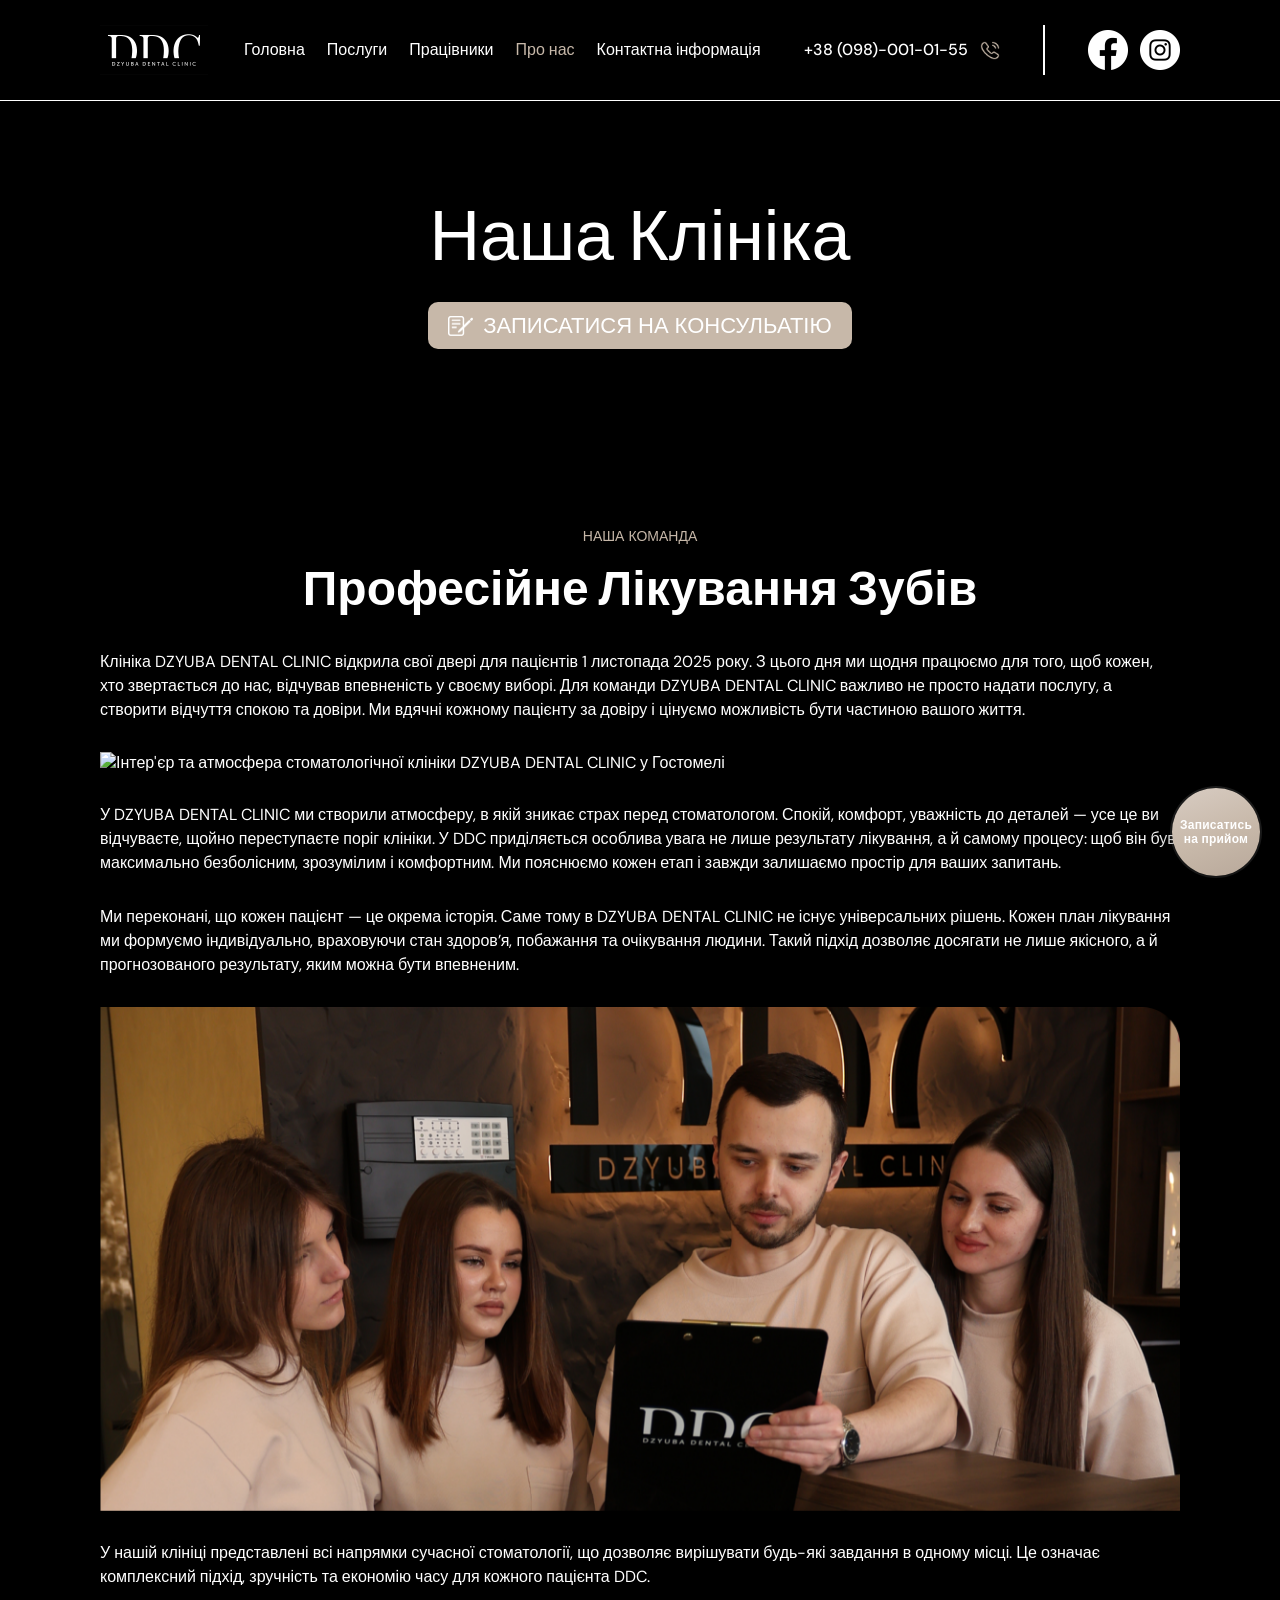
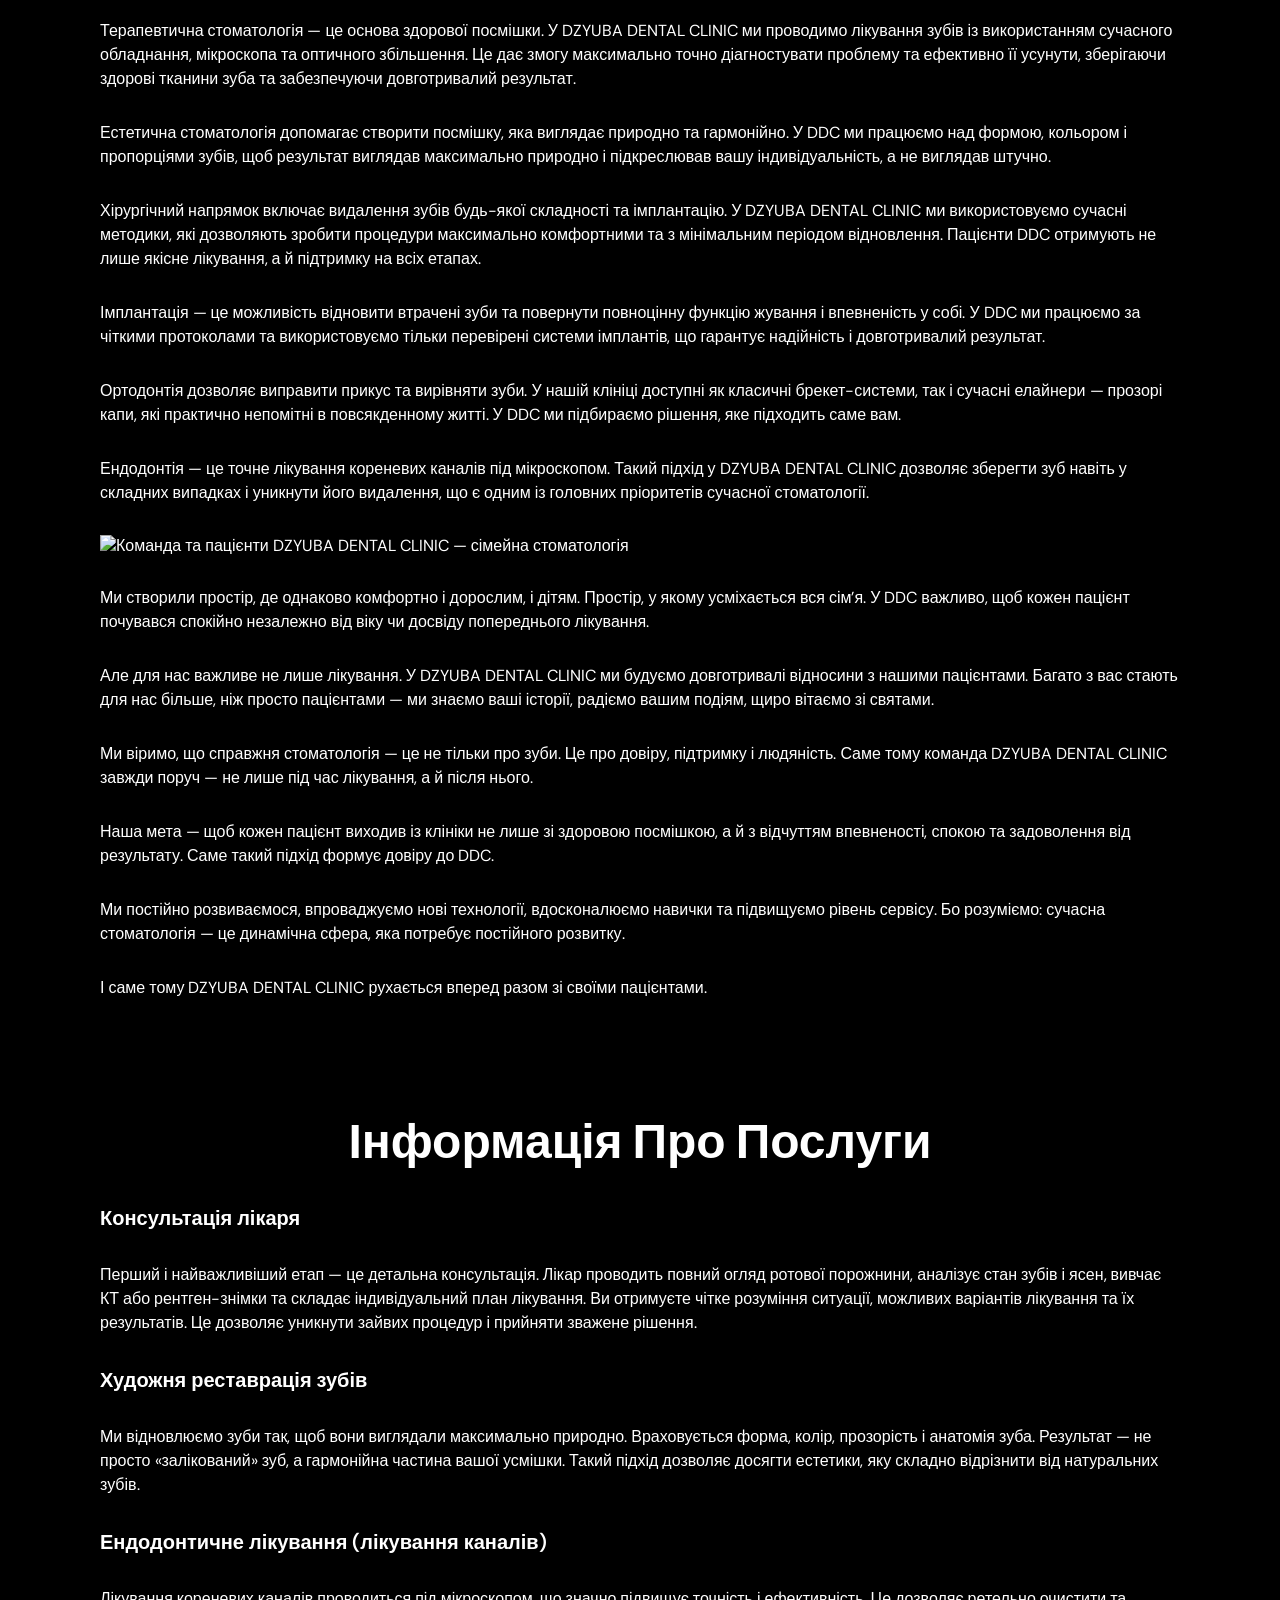
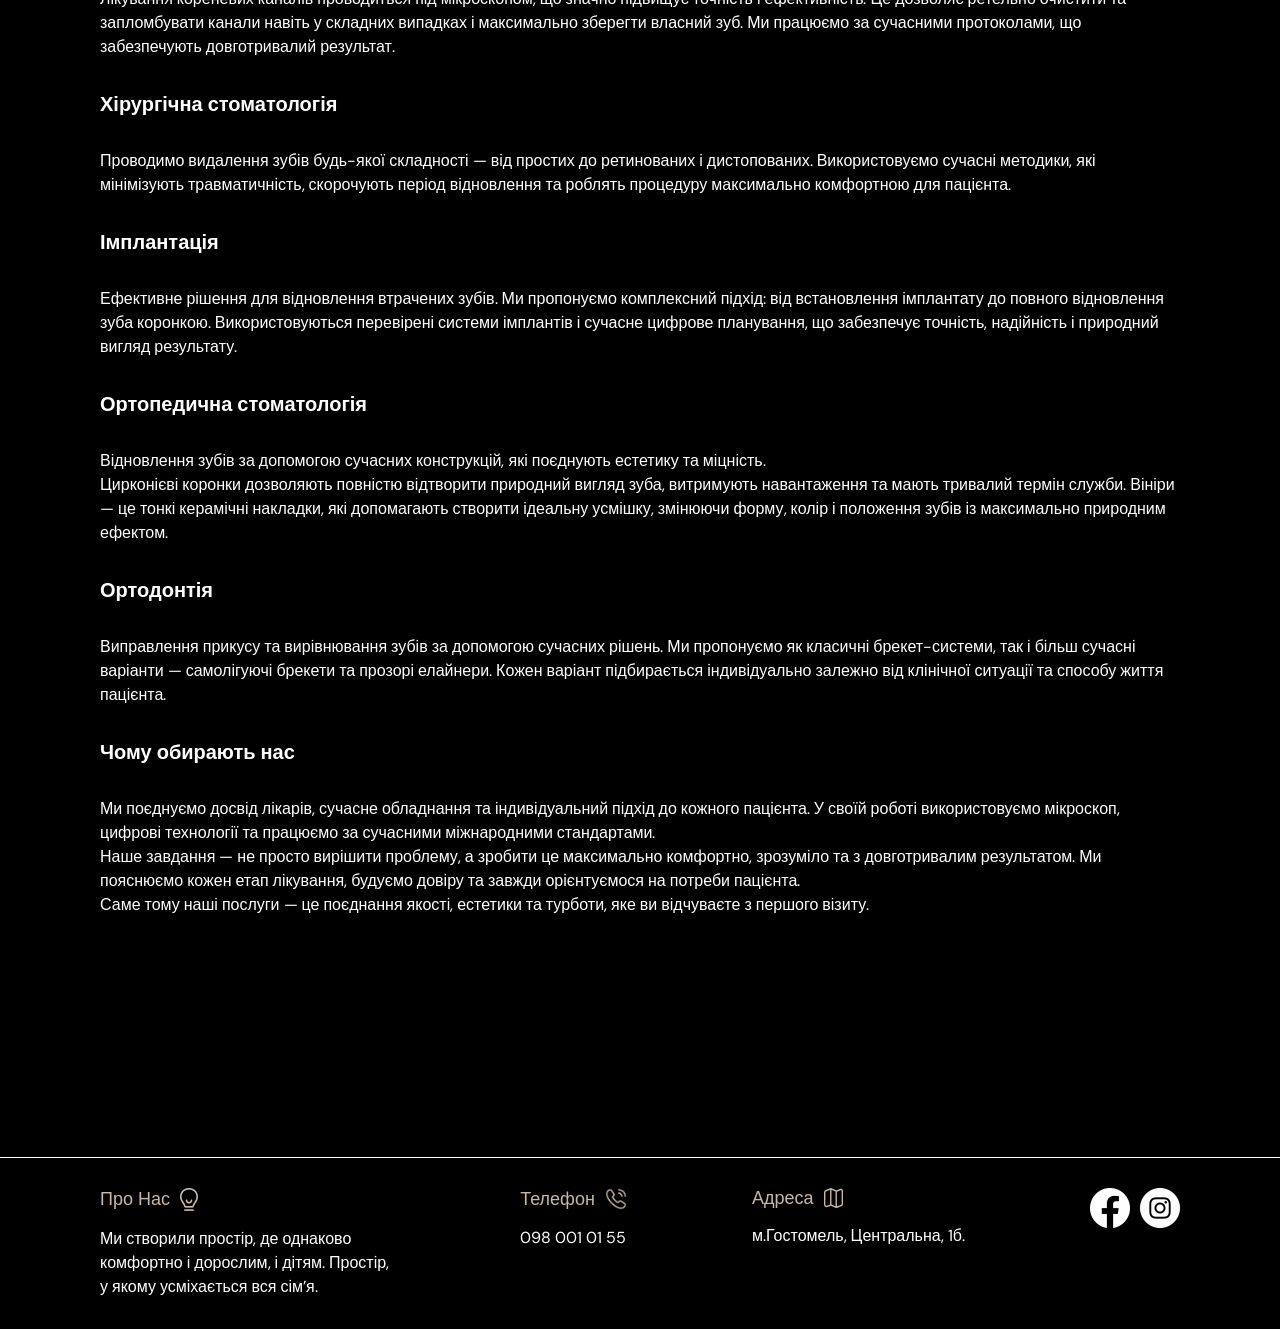
==== commit f8f83959: "Контакти: онлайн-запис через API, EmailJS (клініка + клієнт), email.js Co-authored-by: Cursor <curso" ====
--- a/about.html
+++ b/about.html
@@ -81,7 +81,7 @@
     <main>
 
         <div class="banner" style="background-image: url('./img/about/Banner.png');">
-            <h1 class="h1-big-xl">Послуги</h1>
+            <h1 class="h1-big-xl">Наша Клініка</h1>
             <a class="btn-consultation" href="./contacts.html">
                 <img src="./img/icon-reserv.png" alt="">
                 <p class="p-22">ЗАПИСАТИСЯ НА КОНСУЛЬАТІЮ</p>
--- a/index.css
+++ b/index.css
@@ -1777,6 +1777,88 @@
 .contacts-form-submit:focus-visible {
   outline: 2px solid #c7b8a9;
   outline-offset: 4px;
+}
+
+.contacts-field--time-slot {
+  cursor: default;
+}
+
+.contacts-field__select {
+  appearance: none;
+  -webkit-appearance: none;
+  cursor: pointer;
+}
+
+.contacts-field__select:disabled {
+  opacity: 0.65;
+  cursor: not-allowed;
+}
+
+.contacts-field__select option {
+  color: #1a1a1a;
+  background: #fff;
+}
+
+.contacts-time-loading {
+  width: 100%;
+  max-width: 1100px;
+  margin: 10px auto 0;
+  text-align: center;
+  font-size: 14px;
+  color: rgba(255, 255, 255, 0.78);
+}
+
+.contacts-form-result {
+  display: none;
+  width: 100%;
+  max-width: 1100px;
+  margin-top: 16px;
+  padding: 12px 18px;
+  border-radius: 12px;
+  text-align: center;
+  font-size: 15px;
+  font-weight: 600;
+  line-height: 1.35;
+}
+
+.contacts-form-result.contacts-form-result--visible:not(.contacts-form-result--success):not(
+    .contacts-form-result--error
+  ) {
+  color: rgba(255, 255, 255, 0.92);
+  background: rgba(255, 255, 255, 0.06);
+  border: 1px solid rgba(255, 255, 255, 0.22);
+}
+
+.contacts-form-result--visible {
+  display: block;
+}
+
+.contacts-form-result--success {
+  color: #e8f5e9;
+  background: rgba(76, 175, 80, 0.25);
+  border: 1px solid rgba(129, 199, 132, 0.55);
+}
+
+.contacts-form-result--error {
+  color: #ffebee;
+  background: rgba(244, 67, 54, 0.2);
+  border: 1px solid rgba(239, 154, 154, 0.55);
+}
+
+.contacts-form-result--fade {
+  animation: contactsFormResultFade 0.75s ease;
+}
+
+@keyframes contactsFormResultFade {
+  from {
+    opacity: 0;
+    transform: translateY(4px);
+  }
+
+  to {
+    opacity: 1;
+    transform: translateY(0);
+  }
 }
 
 /* =====================================================================
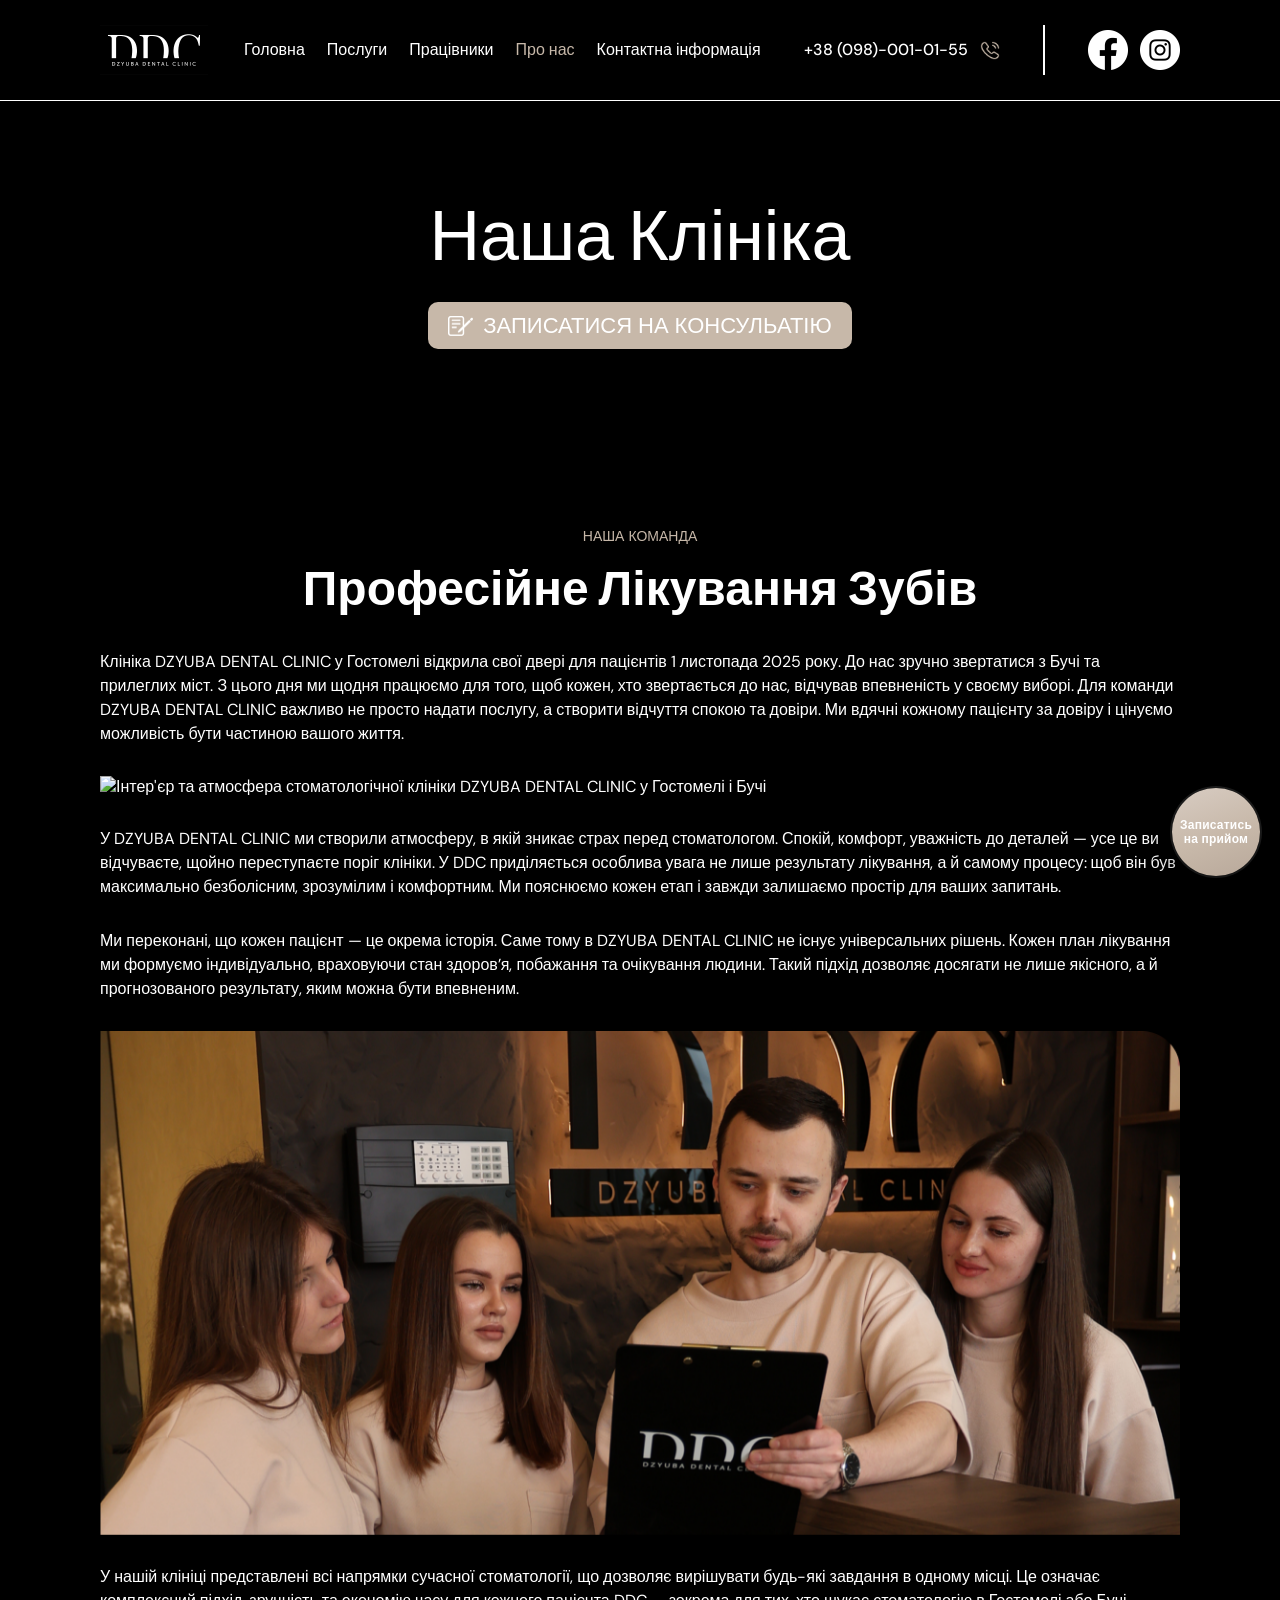
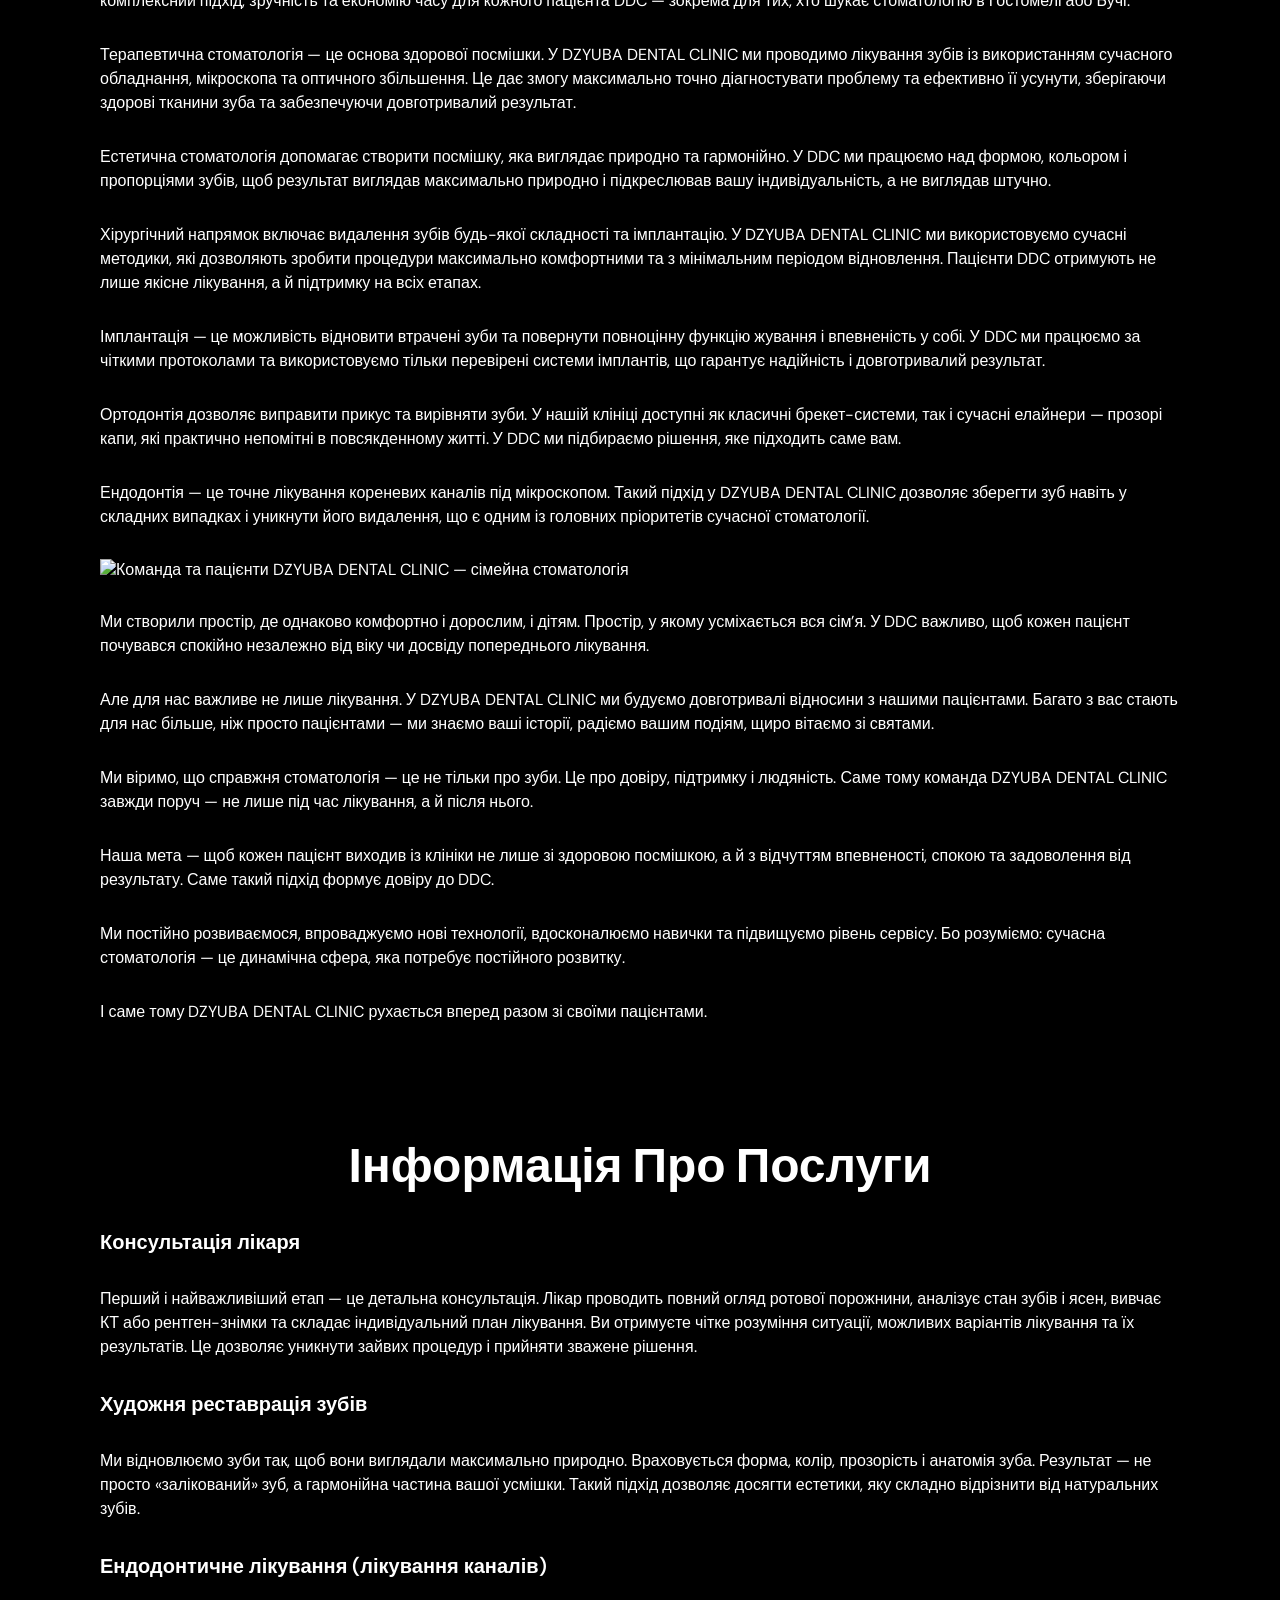
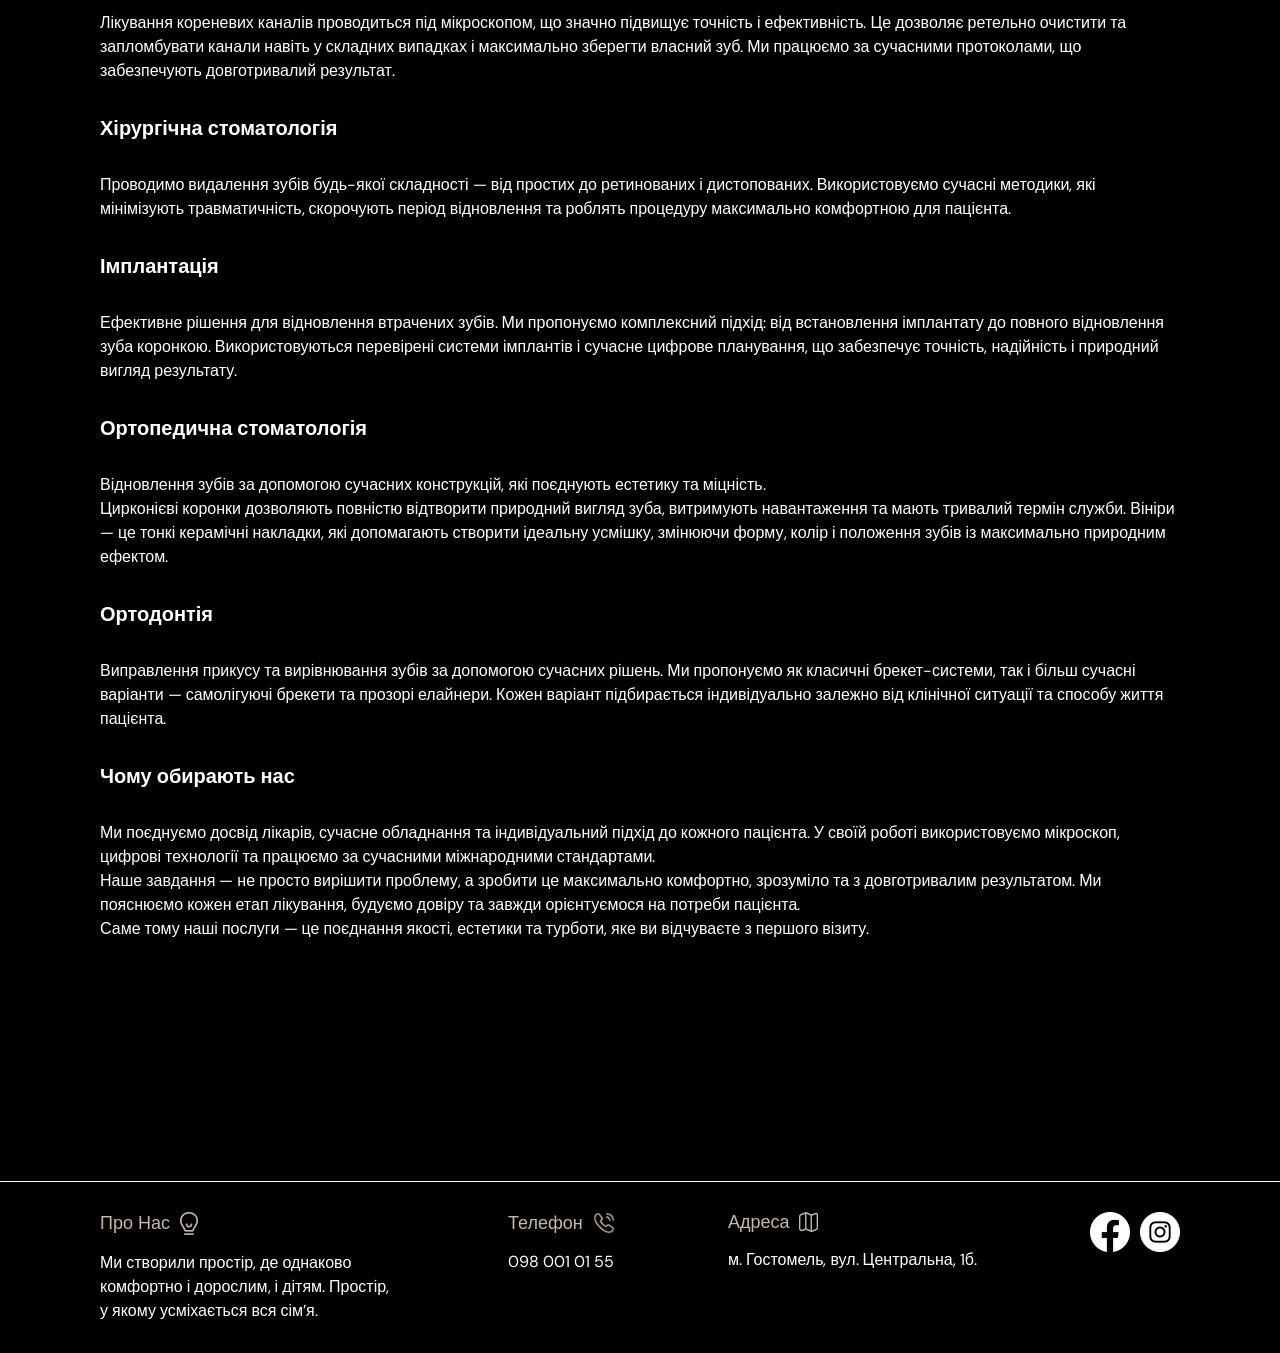
==== commit e075f549: "SEO: Bucha mentions in index and about body text; remove footer geo line Co-authored-by: Cursor <cur" ====
--- a/about.html
+++ b/about.html
@@ -6,27 +6,30 @@
     <meta name="viewport" content="width=device-width, initial-scale=1.0">
     <meta name="theme-color" content="#000000">
     <link rel="icon" href="./img/fav.png" type="image/png">
-    <title>Про нас | DZYUBA DENTAL CLINIC Гостомель</title>
+    <title>Про нас | DZYUBA DENTAL CLINIC Гостомель і Буча</title>
     <meta name="description"
-        content="Про клініку DZYUBA DENTAL CLINIC у Гостомелі: філософія лікування, сучасне обладнання, напрями стоматології та турбота про пацієнтів DDC.">
-    <meta name="keywords" content="про стоматологію DDC, DZYUBA DENTAL CLINIC Гостомель, стоматологія для родини">
+        content="Про клініку DZYUBA DENTAL CLINIC у Гостомелі і Бучі: філософія лікування, сучасне обладнання, напрями стоматології та турбота про пацієнтів DDC.">
+    <meta name="keywords" content="про стоматологічну клініку, стоматологія Гостомель, стоматологія Буча, сучасна стоматологія, стоматологія для родини, комфортне лікування зубів, DZYUBA DENTAL CLINIC, DDC Гостомель, DDC Буча, о стоматологической клинике, стоматология Гостомель, стоматология Буча, современная стоматология, стоматология для семьи, комфортное лечение зубов">
     <meta name="robots" content="index, follow">
-    <link rel="canonical" href="https://ddc-tau.vercel.app/about.html">
+    <link rel="canonical" href="https://www.dzyubadentalclinic.com.ua/about.html">
     <meta property="og:site_name" content="DZYUBA DENTAL CLINIC">
-    <meta property="og:title" content="Про нас | DZYUBA DENTAL CLINIC Гостомель">
+    <meta property="og:title" content="Про нас | DZYUBA DENTAL CLINIC Гостомель і Буча">
     <meta property="og:description"
-        content="Історія та підхід клініки DDC у Гостомелі: комфорт, індивідуальні плани лікування та повний спектр стоматологічних послуг.">
+        content="Історія та підхід клініки DDC у Гостомелі і Бучі: комфорт, індивідуальні плани лікування та повний спектр стоматологічних послуг.">
     <meta property="og:type" content="website">
-    <meta property="og:url" content="https://ddc-tau.vercel.app/about.html">
-    <meta property="og:image" content="https://ddc-tau.vercel.app/img/desc-img.png">
-    <meta property="og:image:type" content="image/png">
-    <meta property="og:image:alt" content="DZYUBA DENTAL CLINIC — стоматологія DDC у Гостомелі">
+    <meta property="og:url" content="https://www.dzyubadentalclinic.com.ua/about.html">
+    <meta property="og:image" content="https://i.ibb.co/N2326knn/og-share.jpg">
+    <meta property="og:image:secure_url" content="https://i.ibb.co/N2326knn/og-share.jpg">
+    <meta property="og:image:type" content="image/jpeg">
+    <meta property="og:image:width" content="1200">
+    <meta property="og:image:height" content="704">
+    <meta property="og:image:alt" content="DZYUBA DENTAL CLINIC — стоматологія DDC у Гостомелі і Бучі">
     <meta property="og:locale" content="uk_UA">
     <meta name="twitter:card" content="summary_large_image">
-    <meta name="twitter:image" content="https://ddc-tau.vercel.app/img/desc-img.png">
-    <meta name="twitter:title" content="Про нас | DZYUBA DENTAL CLINIC Гостомель">
+    <meta name="twitter:image" content="https://i.ibb.co/N2326knn/og-share.jpg">
+    <meta name="twitter:title" content="Про нас | DZYUBA DENTAL CLINIC Гостомель і Буча">
     <meta name="twitter:description"
-        content="Філософія та послуги клініки DDC у Гостомелі: комфорт і індивідуальний підхід.">
+        content="Філософія та послуги клініки DDC у Гостомелі і Бучі: комфорт і індивідуальний підхід.">
 
     <link rel="preconnect" href="https://fonts.googleapis.com">
     <link rel="preconnect" href="https://fonts.gstatic.com" crossorigin>
@@ -96,7 +99,7 @@
             </section>
 
             <section class="about-section">
-                <p class="p-text">Клініка DZYUBA DENTAL CLINIC відкрила свої двері для пацієнтів 1 листопада 2025 року.
+                <p class="p-text">Клініка DZYUBA DENTAL CLINIC у Гостомелі відкрила свої двері для пацієнтів 1 листопада 2025 року. До нас зручно звертатися з Бучі та прилеглих міст.
                     З цього дня ми щодня працюємо для того, щоб кожен, хто звертається до нас, відчував впевненість у
                     своєму виборі. Для команди DZYUBA DENTAL CLINIC важливо не просто надати послугу, а створити
                     відчуття спокою та довіри. Ми вдячні кожному пацієнту за довіру і цінуємо можливість бути частиною
@@ -104,7 +107,7 @@
                 </p>
 
                 <img src="./img/about/img-1.png" class="about-section-image"
-                    alt="Інтер'єр та атмосфера стоматологічної клініки DZYUBA DENTAL CLINIC у Гостомелі">
+                    alt="Інтер'єр та атмосфера стоматологічної клініки DZYUBA DENTAL CLINIC у Гостомелі і Бучі">
 
                 <p class="p-text">
                     У DZYUBA DENTAL CLINIC ми створили атмосферу, в якій зникає страх перед стоматологом. Спокій,
@@ -126,7 +129,7 @@
 
                 <p class="p-text">У нашій клініці представлені всі напрямки сучасної стоматології, що дозволяє
                     вирішувати будь-які завдання в одному місці. Це означає комплексний підхід, зручність та економію
-                    часу для кожного пацієнта DDC.</p>
+                    часу для кожного пацієнта DDC — зокрема для тих, хто шукає стоматологію в Гостомелі або Бучі.</p>
 
                 <p class="p-text">Терапевтична стоматологія — це основа здорової посмішки. У DZYUBA DENTAL CLINIC ми
                     проводимо лікування зубів із використанням сучасного обладнання, мікроскопа та оптичного збільшення.
@@ -316,7 +319,7 @@
                 <p>Телефон</p>
                 <img src="./img/icon-phone.png" alt="" class="phone-icon">
             </div>
-            <p class="p-text">098 001 01 55
+            <p class="p-text" style="color: #fff !important;">098 001 01 55
             </p>
         </div>
 
@@ -326,7 +329,7 @@
                 <p>Адреса</p>
                 <img src="./img/icon-map.png" alt="" class="map-icon">
             </div>
-            <p class="p-text">м.Гостомель, Центральна, 1б.
+            <p class="p-text">м. Гостомель, вул. Центральна, 1б.
             </p>
         </div>
 
--- a/index.css
+++ b/index.css
@@ -431,6 +431,9 @@
 }
 
 .main-content {
+  width: 100%;
+  max-width: 100%;
+  box-sizing: border-box;
   padding-left: 250px;
   padding-right: 250px;
 }
@@ -447,7 +450,7 @@
   content: "";
   position: absolute;
   inset: 0;
-  background-color: rgba(0, 0, 0, 0.38);
+  background-color: rgba(0, 0, 0, 0.15);
   z-index: 0;
 }
 
@@ -455,6 +458,17 @@
   width: 100%;
   height: 100%;
   object-fit: cover;
+}
+
+.services-video-video {
+  width: 100%;
+  height: 100%;
+  max-height: 325px;
+  border-radius: 30px;
+  object-fit: cover;
+  object-position: center 30%;
+  margin-bottom: 60px;
+  margin-top: 60px;
 }
 
 .video-overlay-top {
@@ -893,6 +907,10 @@
   align-items: center;
   gap: 20px;
   margin-top: 60px;
+  width: 100%;
+  min-width: 0;
+  max-width: 100%;
+  box-sizing: border-box;
 }
 
 .services-section-main {
@@ -1481,7 +1499,6 @@
   background-repeat: no-repeat;
 }
 
-
 .title-global-section {
   display: flex;
   flex-direction: column;
@@ -1565,6 +1582,8 @@
   flex-direction: column;
   align-items: center;
   width: 100%;
+  min-width: 0;
+  box-sizing: border-box;
 }
 
 .team-section-content-item-text p {
@@ -1591,10 +1610,14 @@
   justify-content: space-between;
   gap: 100px;
   width: 100%;
+  min-width: 0;
+  max-width: 100%;
   color: #fff;
   padding: 30px 20px;
   border: 1px solid #c7b8a9;
   border-radius: 20px;
+  box-sizing: border-box;
+  overflow: hidden;
 }
 
 .services-section-item-text {
@@ -1602,14 +1625,29 @@
   flex-direction: column;
   width: 100%;
   max-width: 710px;
+  min-width: 0;
   gap: 25px;
 }
 
+.services-section-item-image {
+  flex: 0 1 auto;
+  display: flex;
+  align-items: center;
+  justify-content: flex-end;
+  min-width: 0;
+  max-width: min(420px, 42%);
+  overflow: hidden;
+}
+
 .services-section-item-image img {
-  width: 100%;
-  max-width: 420px;
-  height: 100%;
+  display: block;
+  width: 100%;
+  max-width: 100%;
+  height: auto;
+  min-width: 0;
   max-height: 200px;
+  object-fit: contain;
+  object-position: center;
 }
 
 .h1-price {
@@ -1624,6 +1662,8 @@
   margin-bottom: 48px;
   width: 100%;
   max-width: 1100px;
+  min-width: 0;
+  box-sizing: border-box;
 }
 
 .contacts-form-grid {
@@ -1812,18 +1852,28 @@
   display: none;
   width: 100%;
   max-width: 1100px;
+  min-width: 0;
+  box-sizing: border-box;
   margin-top: 16px;
   padding: 12px 18px;
   border-radius: 12px;
   text-align: center;
   font-size: 15px;
   font-weight: 600;
-  line-height: 1.35;
-}
-
-.contacts-form-result.contacts-form-result--visible:not(.contacts-form-result--success):not(
-    .contacts-form-result--error
-  ) {
+  line-height: 1.45;
+  overflow-wrap: anywhere;
+  word-break: break-word;
+}
+
+.contacts-form-result__error,
+.contacts-form-result__ok {
+  display: block;
+  max-width: 100%;
+}
+
+.contacts-form-result.contacts-form-result--visible:not(
+    .contacts-form-result--success
+  ):not(.contacts-form-result--error) {
   color: rgba(255, 255, 255, 0.92);
   background: rgba(255, 255, 255, 0.06);
   border: 1px solid rgba(255, 255, 255, 0.22);
@@ -2052,8 +2102,31 @@
     gap: 40px;
   }
 
+  .main-content {
+    overflow-x: clip;
+  }
+
   .services-section-item {
+    flex-direction: column;
+    align-items: stretch;
     gap: 36px;
+  }
+
+  .services-section-item-image {
+    width: 100%;
+    max-width: 100%;
+    flex: 0 0 auto;
+    justify-content: center;
+    overflow: hidden;
+  }
+
+  .services-section-item-image img {
+    width: 100%;
+    max-width: 100%;
+    height: auto;
+    min-width: 0;
+    max-height: min(200px, 52vw);
+    object-fit: contain;
   }
 
   .reviews-section-title-row {
@@ -2365,10 +2438,32 @@
 
   .services-section-item {
     flex-direction: column;
-    align-items: center;
+    align-items: stretch;
     gap: 28px;
     padding: 28px clamp(18px, 5vw, 28px);
     box-sizing: border-box;
+  }
+
+  .services-section-item-text {
+    max-width: none;
+    width: 100%;
+  }
+
+  .services-section-item-image {
+    width: 100%;
+    max-width: 100%;
+    flex: 0 0 auto;
+    justify-content: center;
+    overflow: hidden;
+  }
+
+  .services-section-item-image img {
+    width: 100%;
+    max-width: 100%;
+    height: auto;
+    min-width: 0;
+    max-height: min(220px, 56vw);
+    object-fit: contain;
   }
 
   .corner-picture {
@@ -2475,6 +2570,10 @@
     padding: 24px clamp(16px, 5vw, 24px);
   }
 
+  .services-section-item-image img {
+    max-height: min(200px, 50vw);
+  }
+
   .team-section-content-item {
     align-items: stretch;
     text-align: left;
